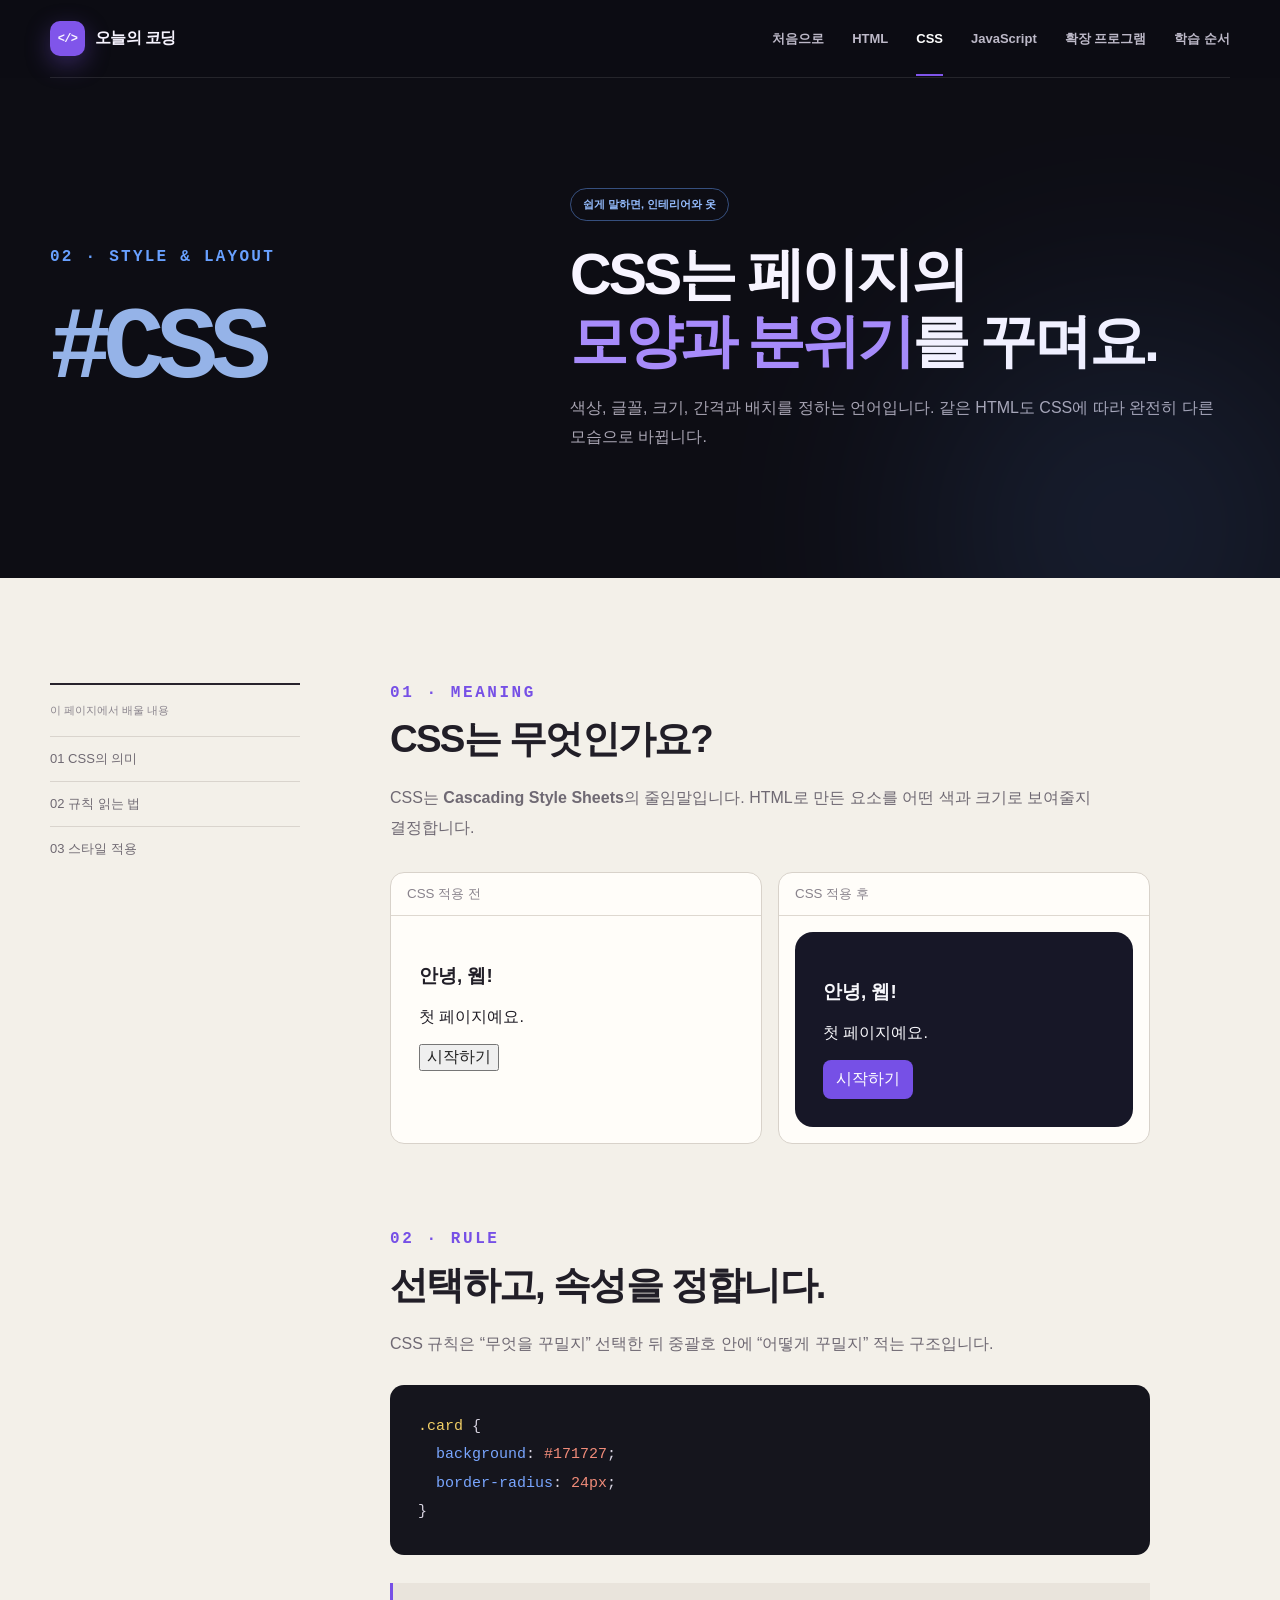
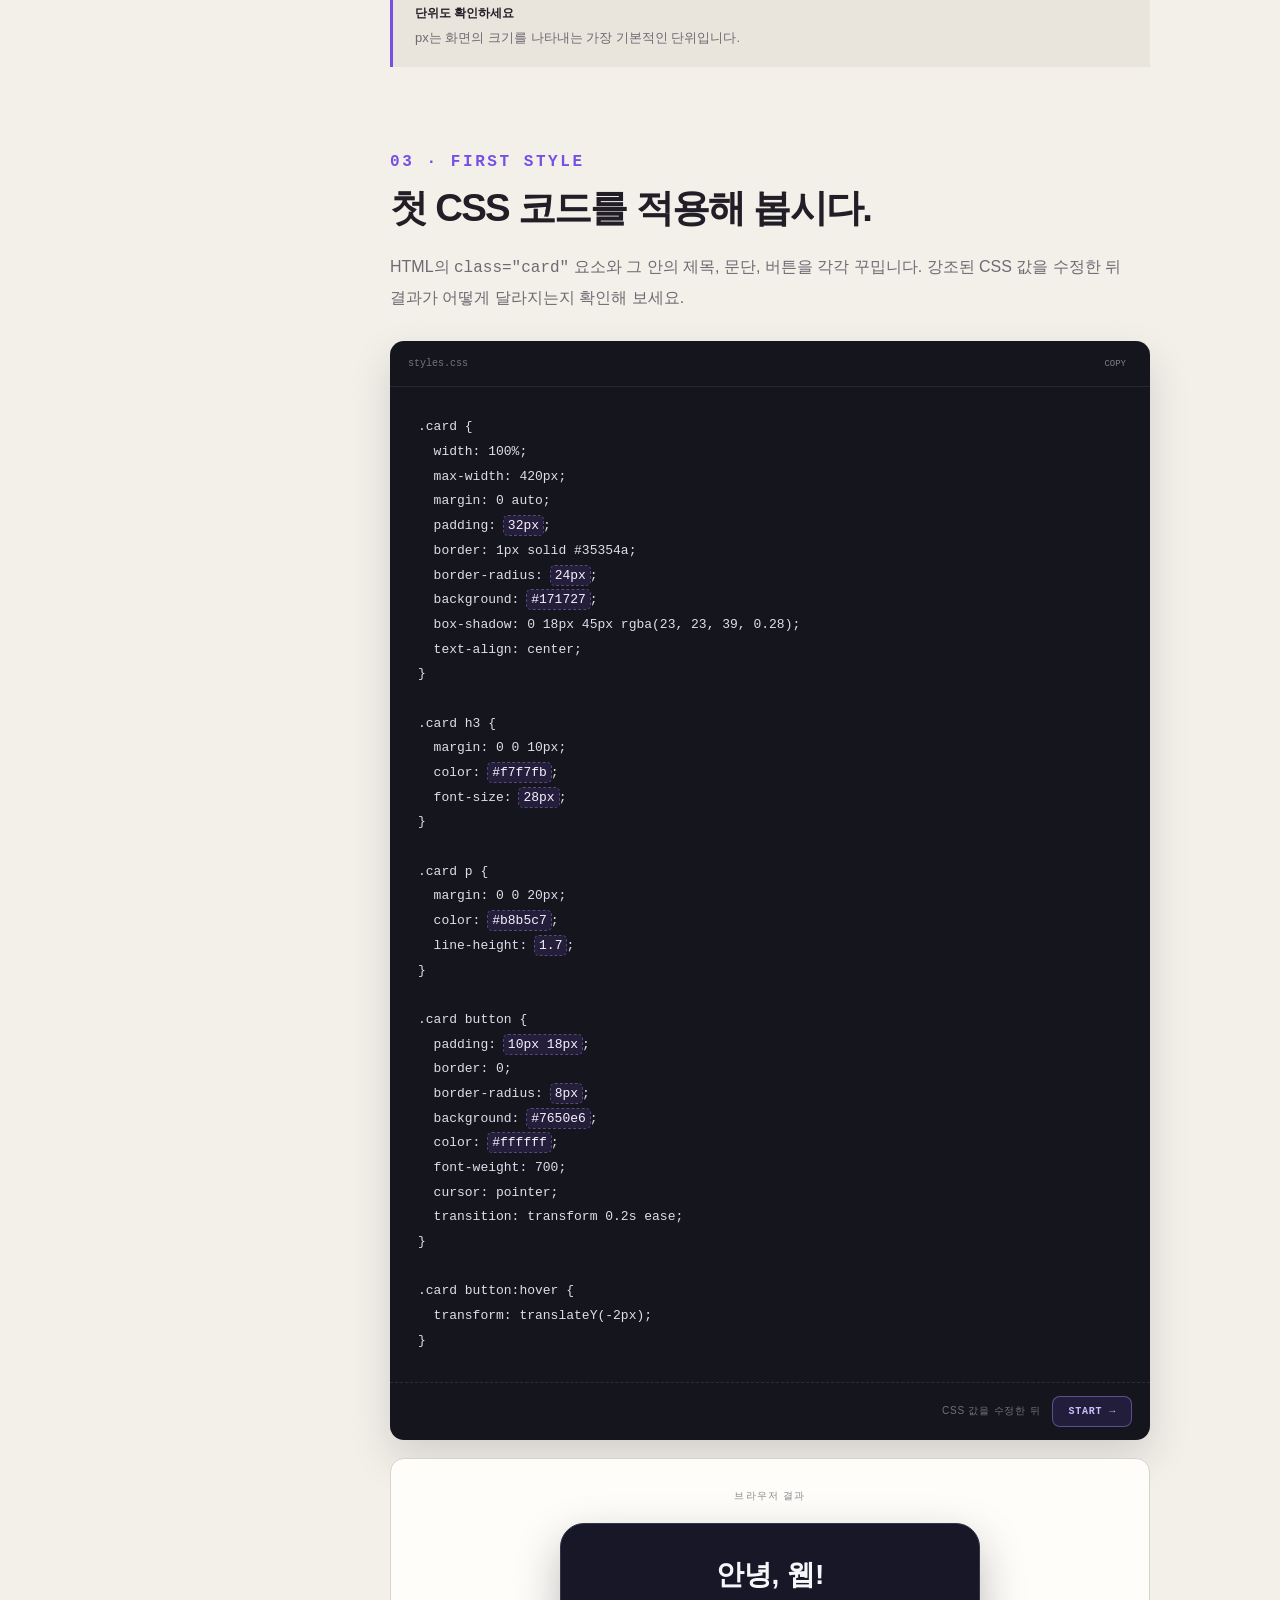
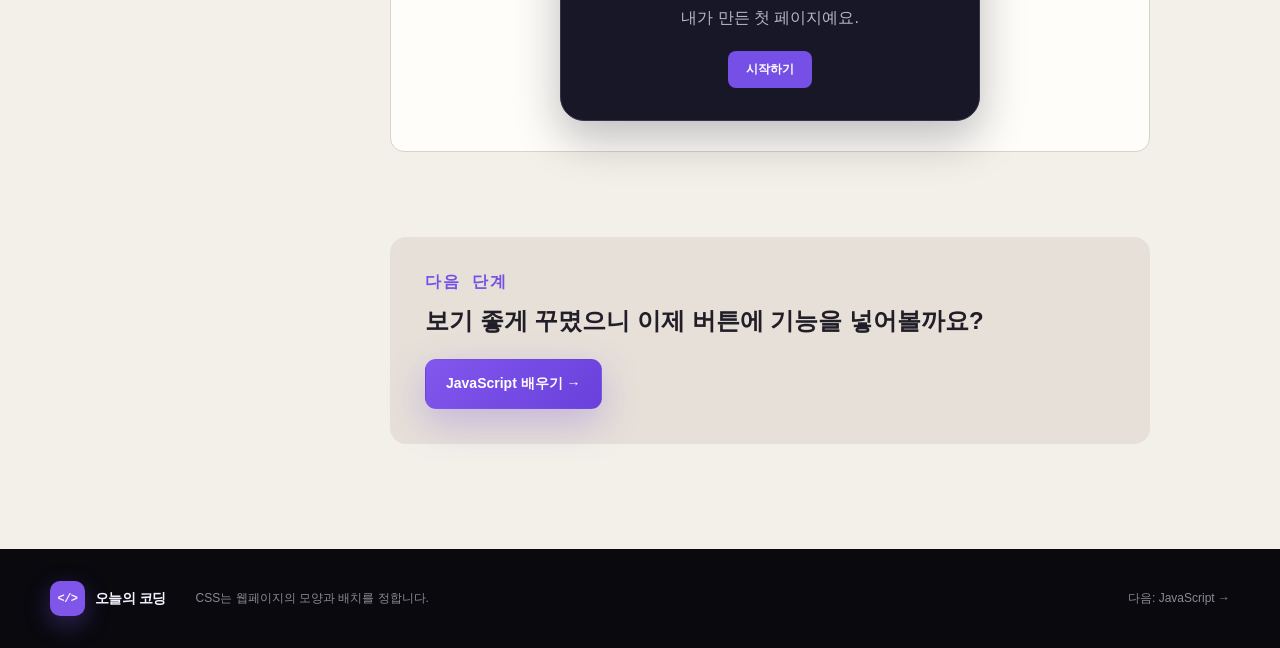
==== css.html @ 34035c54 "Add files via upload" ====
<!doctype html>
<html lang="ko">
<head>
  <meta charset="UTF-8">
  <meta name="viewport" content="width=device-width, initial-scale=1.0">
  <meta name="description" content="완전 초보자를 위한 CSS 기초 설명">
  <title>CSS 기초 | 코드한입</title>
  <link rel="stylesheet" href="styles.css">
</head>
<body data-page="css">
  <header class="site-header solid"><nav class="nav container" aria-label="주요 메뉴"><a class="brand" href="index.html"><span class="brand-mark">&lt;/&gt;</span><span>오늘의 코딩</span></a><button class="menu-button" type="button" aria-label="메뉴 열기" aria-expanded="false">메뉴</button><div class="nav-links"><a data-nav="home" href="index.html">처음으로</a><a data-nav="html" href="html.html">HTML</a><a data-nav="css" href="css.html">CSS</a><a data-nav="javascript" href="javascript.html">JavaScript</a><a data-nav="extensions" href="extensions.html">확장 프로그램</a><a data-nav="roadmap" href="roadmap.html">학습 순서</a></div></nav></header>

  <main>
    <section class="lesson-hero lesson-css">
      <div class="container lesson-hero-grid"><div><span class="lesson-index">02 · STYLE & LAYOUT</span><span class="big-symbol">#CSS</span></div><div><span class="analogy">쉽게 말하면, 인테리어와 옷</span><h1>CSS는 페이지의<br><span>모양과 분위기</span>를 꾸며요.</h1><p>색상, 글꼴, 크기, 간격과 배치를 정하는 언어입니다. 같은 HTML도 CSS에 따라 완전히 다른 모습으로 바뀝니다.</p></div></div>
    </section>

    <section class="section paper lesson-content">
      <div class="container content-grid">
        <aside class="side-index"><span>이 페이지에서 배울 내용</span><a href="#meaning">01 CSS의 의미</a><a href="#rule">02 규칙 읽는 법</a><a href="#example">03 스타일 적용</a></aside>
        <div class="article">
          <section id="meaning"><span class="kicker">01 · MEANING</span><h2>CSS는 무엇인가요?</h2><p>CSS는 <strong>Cascading Style Sheets</strong>의 줄임말입니다. HTML로 만든 요소를 어떤 색과 크기로 보여줄지 결정합니다.</p><div class="before-after"><div><small>CSS 적용 전</small><div class="plain-card"><h3>안녕, 웹!</h3><p>첫 페이지예요.</p><button>시작하기</button></div></div><div><small>CSS 적용 후</small><div class="styled-card"><h3>안녕, 웹!</h3><p>첫 페이지예요.</p><button>시작하기</button></div></div></div></section>

          <section id="rule"><span class="kicker">02 · RULE</span><h2>선택하고, 속성을 정합니다.</h2><p>CSS 규칙은 “무엇을 꾸밀지” 선택한 뒤 중괄호 안에 “어떻게 꾸밀지” 적는 구조입니다.</p><div class="css-rule"><span class="selector">.card</span> <span>{</span><br><span class="property">&nbsp;&nbsp;background</span>: <span class="value">#171727</span>;<br><span class="property">&nbsp;&nbsp;border-radius</span>: <span class="value">24px</span>;<br><span>}</span></div><div class="note"><b>단위도 확인하세요</b><p>px는 화면의 크기를 나타내는 가장 기본적인 단위입니다.</p></div></section>

          <section id="example">
            <span class="kicker">03 · FIRST STYLE</span>
            <h2>첫 CSS 코드를 적용해 봅시다.</h2>
            <p>HTML의 <code>class="card"</code> 요소와 그 안의 제목, 문단, 버튼을 각각 꾸밉니다. 강조된 CSS 값을 수정한 뒤 결과가 어떻게 달라지는지 확인해 보세요.</p>
            <div class="code-block">
              <div class="code-title">
                <span>styles.css</span>
                <button class="copy-code" type="button">COPY</button>
              </div>
              <pre><code>.card {
  width: 100%;
  max-width: 420px;
  margin: 0 auto;
  padding: <span class="editable-code" contenteditable="true" role="textbox" aria-label="카드 안쪽 여백 수정" data-css-target="cssPreview" data-css-property="padding" data-run="runCssExample" spellcheck="false">32px</span>;
  border: 1px solid #35354a;
  border-radius: <span class="editable-code" contenteditable="true" role="textbox" aria-label="카드 모서리 둥글기 수정" data-css-target="cssPreview" data-css-property="border-radius" data-run="runCssExample" spellcheck="false">24px</span>;
  background: <span class="editable-code" contenteditable="true" role="textbox" aria-label="카드 배경색 수정" data-css-target="cssPreview" data-css-property="background" data-run="runCssExample" spellcheck="false">#171727</span>;
  box-shadow: 0 18px 45px rgba(23, 23, 39, 0.28);
  text-align: center;
}

.card h3 {
  margin: 0 0 10px;
  color: <span class="editable-code" contenteditable="true" role="textbox" aria-label="제목 글자색 수정" data-css-target="cssPreviewTitle" data-css-property="color" data-run="runCssExample" spellcheck="false">#f7f7fb</span>;
  font-size: <span class="editable-code" contenteditable="true" role="textbox" aria-label="제목 글자 크기 수정" data-css-target="cssPreviewTitle" data-css-property="font-size" data-run="runCssExample" spellcheck="false">28px</span>;
}

.card p {
  margin: 0 0 20px;
  color: <span class="editable-code" contenteditable="true" role="textbox" aria-label="문단 글자색 수정" data-css-target="cssPreviewText" data-css-property="color" data-run="runCssExample" spellcheck="false">#b8b5c7</span>;
  line-height: <span class="editable-code" contenteditable="true" role="textbox" aria-label="문단 줄 간격 수정" data-css-target="cssPreviewText" data-css-property="line-height" data-run="runCssExample" spellcheck="false">1.7</span>;
}

.card button {
  padding: <span class="editable-code" contenteditable="true" role="textbox" aria-label="버튼 안쪽 여백 수정" data-css-target="cssPreviewButton" data-css-property="padding" data-run="runCssExample" spellcheck="false">10px 18px</span>;
  border: 0;
  border-radius: <span class="editable-code" contenteditable="true" role="textbox" aria-label="버튼 모서리 둥글기 수정" data-css-target="cssPreviewButton" data-css-property="border-radius" data-run="runCssExample" spellcheck="false">8px</span>;
  background: <span class="editable-code" contenteditable="true" role="textbox" aria-label="버튼 배경색 수정" data-css-target="cssPreviewButton" data-css-property="background" data-run="runCssExample" spellcheck="false">#7650e6</span>;
  color: <span class="editable-code" contenteditable="true" role="textbox" aria-label="버튼 글자색 수정" data-css-target="cssPreviewButton" data-css-property="color" data-run="runCssExample" spellcheck="false">#ffffff</span>;
  font-weight: 700;
  cursor: pointer;
  transition: transform 0.2s ease;
}

.card button:hover {
  transform: translateY(-2px);
}</code></pre>
              <div class="code-run-bar">
                <span>CSS 값을 수정한 뒤</span>
                <button id="runCssExample" type="button">START →</button>
              </div>
            </div>
            <div class="result-example example-output">
              <small>브라우저 결과</small>
              <div class="css-live-preview" id="cssPreview">
                <h3 id="cssPreviewTitle">안녕, 웹!</h3>
                <p id="cssPreviewText">내가 만든 첫 페이지예요.</p>
                <button id="cssPreviewButton" type="button">시작하기</button>
              </div>
            </div>
          </section>
          <div class="next-lesson"><span>다음 단계</span><h3>보기 좋게 꾸몄으니 이제 버튼에 기능을 넣어볼까요?</h3><a class="button primary" href="javascript.html">JavaScript 배우기 →</a></div>
        </div>
      </div>
    </section>
  </main>

  <footer class="footer"><div class="container footer-row"><a class="brand" href="index.html"><span class="brand-mark">&lt;/&gt;</span><span>오늘의 코딩</span></a><p>CSS는 웹페이지의 모양과 배치를 정합니다.</p><a href="javascript.html">다음: JavaScript →</a></div></footer>
  <script src="script.js"></script>
</body>
</html>
---- styles.css ----
:root {
  --bg: #0b0b11;
  --surface: #15151f;
  --paper: #f3f0e9;
  --paper-2: #e9e4dc;
  --ink: #f7f4ff;
  --text: #211e27;
  --muted: #aaa6b4;
  --purple: #8055ea;
  --blue: #68a0ff;
  --coral: #ff8b6a;
  --yellow: #f6d463;
  --line: rgba(255,255,255,.1);
  --max: 1180px;
}

* { box-sizing: border-box; }
html { scroll-behavior: smooth; }
body { margin: 0; background: var(--bg); color: var(--ink); font-family: Arial, "Malgun Gothic", "Noto Sans KR", sans-serif; word-break: keep-all; }
a { color: inherit; text-decoration: none; }
button { color: inherit; font: inherit; }
.container { width: min(var(--max), calc(100% - 56px)); margin: 0 auto; }

.site-header { position: absolute; z-index: 20; width: 100%; }
.site-header.solid { position: relative; background: #0c0c13; }
.nav { height: 78px; display: flex; align-items: center; justify-content: space-between; border-bottom: 1px solid var(--line); }
.brand { display: inline-flex; align-items: center; gap: 10px; font-weight: 800; letter-spacing: -.04em; }
.brand-mark { width: 35px; height: 35px; display: grid; place-items: center; border-radius: 10px; background: var(--purple); font: 800 12px monospace; box-shadow: 0 8px 24px rgba(128,85,234,.35); }
.nav-links { display: flex; align-items: center; gap: 28px; color: #bdb9c8; font-size: 13px; font-weight: 700; }
.nav-links a { position: relative; padding: 29px 0; }
.nav-links a:hover, .nav-links a.active { color: #fff; }
.nav-links a.active::after { content: ""; position: absolute; right: 0; bottom: -1px; left: 0; height: 2px; background: var(--purple); }
.menu-button { display: none; border: 1px solid var(--line); border-radius: 8px; background: transparent; padding: 8px 11px; font-size: 12px; cursor: pointer; }

.hero { min-height: 780px; position: relative; overflow: hidden; display: flex; align-items: center; padding: 150px 0 90px; background: radial-gradient(circle at 70% 40%, rgba(91,53,159,.25), transparent 32%), #0c0c13; }
.hero::before { content: ""; position: absolute; inset: 0; opacity: .12; background-image: linear-gradient(rgba(255,255,255,.08) 1px, transparent 1px), linear-gradient(90deg,rgba(255,255,255,.08) 1px,transparent 1px); background-size: 54px 54px; mask-image: linear-gradient(to right,#000,transparent 75%); }
.hero-grid { position: relative; z-index: 1; display: grid; grid-template-columns: 1.05fr .95fr; gap: 76px; align-items: center; }
.eyebrow { color: #d0c2ff; font-size: 14px; font-weight: 700; }
.eyebrow::before { content: ""; display: inline-block; width: 7px; height: 7px; margin-right: 8px; border-radius: 50%; background: #9d75ff; box-shadow: 0 0 18px #9d75ff; }
h1 { margin: 24px 0; font-size: clamp(42px,4.6vw,68px); line-height: 1.15; letter-spacing: -.055em; }
.hero h1 span, .lesson-hero h1 span, .roadmap-title h1 span { color: #a78bfa; }
.hero-copy > p { max-width: 610px; color: var(--muted); font-size: 18px; line-height: 1.8; }
.button-row { display: flex; gap: 14px; margin-top: 34px; }
.button { display: inline-flex; align-items: center; justify-content: center; gap: 16px; padding: 15px 20px; border: 1px solid transparent; border-radius: 11px; font-size: 14px; font-weight: 800; transition: .2s ease; cursor: pointer; }
.button.primary { background: linear-gradient(135deg,#8157ed,#6940db); color: #fff; box-shadow: 0 14px 38px rgba(109,63,224,.27); }
.button.primary:hover { transform: translateY(-2px); box-shadow: 0 18px 44px rgba(109,63,224,.4); }
.button.ghost { border-color: var(--line); color: #d6d2df; }
.button.ghost:hover { border-color: #7650e6; background: rgba(118,80,230,.1); }
.trust-row { display: flex; gap: 18px; margin-top: 30px; color: #817e8a; font-size: 12px; }

.browser-card { overflow: hidden; border: 1px solid rgba(255,255,255,.13); border-radius: 20px; background: rgba(17,17,26,.95); box-shadow: 0 34px 100px rgba(0,0,0,.48),0 0 0 8px rgba(255,255,255,.018); transform: none; }
.window-bar { height: 48px; display: flex; align-items: center; gap: 14px; padding: 0 16px; background: #1b1b25; border-bottom: 1px solid var(--line); color: #74717e; font-size: 11px; }
.window-bar > span { flex: 1; text-align: center; }
.window-dots { display: flex; gap: 6px; }
.window-dots i { width: 8px; height: 8px; border-radius: 50%; background: #ec6a5f; }
.window-dots i:nth-child(2) { background: #e5bd4e; }
.window-dots i:nth-child(3) { background: #61c454; }
.mini-code { margin: 0; padding: 28px 30px 24px; color: #d5d1e0; font: 12px/1.9 Consolas,monospace; }
.mini-code .code-tag { color: #f08b79; }
.mini-code .button-tag { color: #79a6ff; }
.editable-code { display: inline; min-width: 2ch; padding: 2px 4px; border-radius: 4px; color: #f5f1ff; background: rgba(128,85,234,.14); outline: 1px dashed rgba(167,139,250,.45); cursor: text; }
.editable-code:hover, .editable-code:focus { background: rgba(128,85,234,.26); outline-color: #a78bfa; }
.editable-code.invalid { color: #ffb2a0; background: rgba(215,75,47,.2); outline-color: #ff8b6a; }
.arrow-label { min-height: 56px; display: flex; align-items: center; justify-content: center; gap: 12px; border-top: 1px dashed var(--line); color: #746f80; font-size: 10px; letter-spacing: .1em; }
.arrow-label button { padding: 8px 14px; border: 1px solid rgba(167,139,250,.45); border-radius: 8px; background: rgba(118,80,230,.15); color: #cdbfff; font: 800 10px Consolas,monospace; letter-spacing: .08em; cursor: pointer; transition: .2s ease; }
.arrow-label button:hover, .arrow-label button:focus-visible { border-color: #a78bfa; background: #7650e6; color: #fff; }
.result-card { min-height: 225px; margin: 0 18px 18px; padding: 28px; display: flex; flex-direction: column; align-items: center; justify-content: center; border-radius: 12px; background: linear-gradient(145deg,#f7f5ff,#e7e3f7); color: #1c1927; text-align: center; }
.result-card.updated { animation: preview-update .45s ease; }
.result-card small { align-self: flex-start; margin-bottom: auto; color: #777184; }
.result-card h2 { margin: 10px 0 6px; font-size: 30px; }
.result-card p { margin: 0 0 18px; color: #746f7f; font-size: 13px; }
.result-card button, .result-example button { padding: 10px 17px; border: 0; border-radius: 8px; background: #7650e6; color: #fff; font-size: 12px; font-weight: 700; cursor: pointer; }
@keyframes preview-update { 0% { transform: scale(.985); box-shadow: 0 0 0 rgba(118,80,230,0); } 55% { box-shadow: 0 0 0 5px rgba(118,80,230,.18); } 100% { transform: scale(1); box-shadow: 0 0 0 rgba(118,80,230,0); } }

.role-strip { min-height: 106px; background: var(--paper); color: var(--text); border-bottom: 1px solid #ded9cf; }
.role-row { min-height: 106px; display: flex; align-items: center; justify-content: center; gap: 16px; }
.role-row p { margin-right: 20px; color: #69646d; font-size: 13px; }
.role-row a { display: flex; align-items: center; gap: 8px; font-size: 13px; }
.role-row i { color: #aaa4ad; font-style: normal; }
.role-row strong { color: #6e44d7; font-size: 14px; }
.tag { padding: 6px 9px; border-radius: 6px; font: 800 11px monospace; }
.tag-html { background: #ffd7ca; color: #9a351a; }
.tag-css { background: #cfe0ff; color: #234c9a; }
.tag-js { background: #fff1af; color: #735c00; }

.section { padding: 105px 0; }
.paper { background: var(--paper); color: var(--text); }
.section-heading { max-width: 720px; margin-bottom: 50px; }
.kicker { color: #7650e6; font: 800 16px Consolas,monospace; letter-spacing: .16em; }
.section-heading h2, .cta-grid h2, .finish-grid h2 { margin: 14px 0; font-size: clamp(34px,4vw,52px); line-height: 1.2; letter-spacing: -.05em; }
.section-heading p { color: #77717b; line-height: 1.7; }
.language-cards { display: grid; grid-template-columns: repeat(3,1fr); gap: 18px; }
.language-card { position: relative; min-height: 330px; padding: 34px; border: 1px solid #d9d4cd; border-radius: 18px; background: #fffdf9; transition: .2s ease; }
.language-card:hover { transform: translateY(-6px); box-shadow: 0 18px 45px rgba(36,29,52,.12); }
.language-card::before { content: ""; position: absolute; inset: 0 0 auto; height: 4px; border-radius: 18px 18px 0 0; background: var(--card-color); }
.html-card { --card-color: var(--coral); }
.css-card { --card-color: var(--blue); }
.js-card { --card-color: var(--yellow); }
.card-number { float: right; color: #aaa4ad; font: 700 16px monospace; }
.language-icon { width: 52px; height: 52px; display: grid; place-items: center; border-radius: 14px; background: color-mix(in srgb,var(--card-color) 18%,white); color: color-mix(in srgb,var(--card-color) 78%,black); font: 800 15px monospace; }
.language-card h3 { margin: 30px 0 10px; font-size: 28px; }
.language-card p { min-height: 82px; color: #77717b; font-size: 14px; line-height: 1.8; }
.language-card > b { color: color-mix(in srgb,var(--card-color) 75%,black); font-size: 13px; }
.dark-cta { background: #0d0d14; }
.cta-grid, .finish-grid { display: grid; grid-template-columns: 1fr 1fr; gap: 100px; align-items: center; }
.cta-grid p, .finish-grid p { color: #8e8998; line-height: 1.8; }
.cta-grid .button, .finish-grid .button { margin-top: 18px; }

.lesson-hero { min-height: 500px; display: flex; align-items: center; position: relative; overflow: hidden; background: #0d0d14; }
.lesson-hero::after { content: ""; position: absolute; width: 420px; height: 420px; right: -60px; bottom: -160px; border-radius: 50%; background: var(--lesson-color); filter: blur(120px); opacity: .12; }
.lesson-html { --lesson-color: var(--coral); }
.lesson-css { --lesson-color: var(--blue); }
.lesson-js { --lesson-color: var(--yellow); }
.lesson-tools { --lesson-color: #a78bfa; }
.lesson-hero-grid { display: grid; grid-template-columns: .8fr 1.2fr; gap: 80px; align-items: center; }
.lesson-index { display: block; margin-bottom: 26px; color: var(--lesson-color); font: 800 16px Consolas,monospace; letter-spacing: .14em; }
.big-symbol { display: block; color: color-mix(in srgb,var(--lesson-color) 60%,white); font: 800 clamp(60px,8vw,115px) Consolas,monospace; letter-spacing: -.08em; opacity: .9; }
.analogy { display: inline-block; padding: 8px 12px; border: 1px solid color-mix(in srgb,var(--lesson-color) 45%,transparent); border-radius: 999px; color: color-mix(in srgb,var(--lesson-color) 70%,white); font-size: 11px; font-weight: 800; }
.lesson-hero h1 { margin: 20px 0; font-size: clamp(38px,4.5vw,60px); }
.lesson-hero p { max-width: 650px; color: #aaa6b4; line-height: 1.8; }

.content-grid { display: grid; grid-template-columns: 250px 1fr; gap: 90px; }
.side-index { position: sticky; top: 30px; align-self: start; display: flex; flex-direction: column; border-top: 2px solid #27232c; }
.side-index span { padding: 18px 0; color: #8b858e; font-size: 11px; }
.side-index a { padding: 13px 0; border-top: 1px solid #d9d4cd; color: #6f6972; font-size: 13px; }
.side-index a:hover { color: #7045da; }
.article { max-width: 760px; }
.article > section { padding-bottom: 85px; scroll-margin-top: 35px; }
.article h2 { margin: 12px 0 18px; font-size: clamp(30px,3vw,42px); letter-spacing: -.045em; }
.article > section > p { color: #6f6973; font-size: 16px; line-height: 1.9; }
.article code { font-family: Consolas,monospace; }
.note { margin-top: 28px; padding: 20px 22px; border-left: 3px solid #7650e6; background: #e9e4dc; }
.note b { font-size: 12px; }
.note p { margin: 7px 0 0; color: #6f6973; font-size: 13px; }
.concept-diagram { display: grid; grid-template-columns: auto 1fr auto; align-items: center; margin-top: 30px; border: 1px solid #d5d0c8; border-radius: 12px; background: #fffdf9; font: 800 20px Consolas,monospace; text-align: center; }
.concept-diagram span { padding: 28px 20px; }
.code-token { color: #d65d42; background: #fff0eb; }
.content-token { color: #25212a; }
.term-row { display: grid; grid-template-columns: repeat(3,1fr); color: #918a93; font-size: 10px; text-align: center; }
.document-code-panel { overflow: hidden; margin-top: 28px; border-radius: 14px; background: #15151d; color: #e1ddec; box-shadow: 0 18px 40px rgba(35,29,48,.15); }
.document-code-lines { margin: 0; padding: 24px 28px 24px 58px; overflow-x: auto; color: #777380; font: 12px/1.9 Consolas,monospace; }
.document-code-lines li { min-width: max-content; padding-left: 10px; }
.document-code-lines li::marker { color: #80768b; }
.document-code-lines code { color: #e1ddec; white-space: pre; }
.document-line-guide { display: grid; grid-template-columns: repeat(2,minmax(0,1fr)); gap: 12px; margin-top: 18px; }
.document-line-guide article { display: grid; grid-template-columns: 36px 1fr; gap: 13px; padding: 18px; border: 1px solid #d8d2ca; border-radius: 12px; background: #fffdf9; }
.document-line-guide article > span { display: grid; place-items: center; width: 36px; height: 36px; border-radius: 9px; background: #eee7fa; color: #7045da; font: 800 11px Consolas,monospace; }
.document-line-guide code { color: #d45e45; font: 800 11px Consolas,monospace; }
.document-line-guide p { margin: 8px 0 0; color: #746d77; font-size: 12px; line-height: 1.65; }
.document-line-guide p code { color: #7045da; font-size: 11px; }
.tag-guide-grid { display: grid; grid-template-columns: repeat(2,1fr); gap: 16px; margin-top: 30px; }
.tag-guide-card { overflow: hidden; border: 1px solid #d8d2ca; border-radius: 16px; background: #fffdf9; }
.tag-guide-heading { display: grid; grid-template-columns: 42px 1fr; gap: 15px; align-items: center; padding: 22px; border-bottom: 1px solid #e0dad2; background: #f7f3ec; }
.tag-guide-heading > span { display: grid; place-items: center; width: 42px; height: 42px; border-radius: 12px; background: #eee7fa; color: #7045da; font: 800 12px Consolas,monospace; }
.tag-guide-heading small { color: #857b90; font: 800 10px Consolas,monospace; letter-spacing: .1em; }
.tag-guide-heading h3 { margin: 4px 0 0; font-size: 18px; }
.tag-reference-list { margin: 0; padding: 8px 22px 18px; }
.tag-reference-list > div { display: grid; grid-template-columns: 165px 1fr; gap: 12px; padding: 14px 0; border-bottom: 1px solid #ece6de; }
.tag-reference-list > div:last-child { border-bottom: 0; }
.tag-reference-list dt, .tag-reference-list dd { margin: 0; }
.tag-reference-list dt code { color: #d45e45; font-size: 12px; font-weight: 800; }
.tag-reference-button { display: inline-flex; max-width: 100%; padding: 7px 9px; border: 1px solid transparent; border-radius: 8px; background: transparent; text-align: left; cursor: help; transition: background .18s ease, border-color .18s ease, transform .18s ease; }
.tag-reference-button:hover, .tag-reference-button:focus-visible { border-color: #c9b7ef; outline: 0; background: #f2ecff; transform: translateY(-1px); }
.tag-reference-list dd { color: #746d77; font-size: 12px; line-height: 1.65; }
.tag-reference-list dd code { color: #7045da; font-size: 11px; }
.void-note { display: inline-block; margin-top: 6px; padding: 3px 7px; border-radius: 999px; background: #eee7fa; color: #7045da; font-size: 10px; font-weight: 800; white-space: nowrap; }
.tag-usage-tooltip { position: fixed; z-index: 1000; width: min(370px, calc(100vw - 24px)); padding: 20px; border: 1px solid rgba(255,255,255,.12); border-radius: 14px; background: #17151f; color: #f4f0f8; box-shadow: 0 20px 55px rgba(24,19,35,.32); }
.tag-usage-tooltip[hidden] { display: none; }
.tag-tooltip-label { color: #b99af5; font: 800 10px Consolas,monospace; letter-spacing: .12em; }
.tag-usage-tooltip h3 { margin: 7px 0 8px; color: #fff; font-size: 17px; }
.tag-usage-tooltip p { margin: 0; color: #c7c0ce; font-size: 12px; line-height: 1.7; }
.tag-usage-tooltip pre { overflow-x: auto; margin: 14px 0 0; padding: 14px; border: 1px solid rgba(255,255,255,.08); border-radius: 9px; background: #0d0c12; }
.tag-usage-tooltip pre code { color: #e6dafa; font: 12px/1.65 Consolas,monospace; white-space: pre; }
.common-tag-example { display: grid; grid-template-columns: .8fr 1.2fr; gap: 25px; align-items: center; margin-top: 20px; padding: 28px; border-radius: 16px; background: #e7e1d9; }
.common-tag-example > div > span { color: #7045da; font: 800 12px Consolas,monospace; letter-spacing: .1em; }
.common-tag-example h3 { margin: 12px 0 8px; font-size: 21px; }
.common-tag-example p { margin: 0; color: #756e78; font-size: 13px; line-height: 1.7; }
.common-tag-example pre { margin: 0; padding: 22px; overflow-x: auto; border-radius: 12px; background: #15151d; color: #ddd9e6; font: 11px/1.8 Consolas,monospace; }
.code-block { overflow: hidden; margin-top: 28px; border-radius: 14px; background: #15151d; color: #e1ddec; box-shadow: 0 18px 40px rgba(35,29,48,.15); }
.code-title { height: 46px; display: flex; align-items: center; justify-content: space-between; padding: 0 18px; border-bottom: 1px solid rgba(255,255,255,.08); color: #777380; font: 10px Consolas,monospace; }
.copy-code { border: 0; background: transparent; color: #827d8c; font: 9px Consolas,monospace; cursor: pointer; }
.code-block pre { margin: 0; padding: 28px; overflow-x: auto; font: 13px/1.9 Consolas,monospace; }
.code-run-bar { min-height: 58px; display: flex; align-items: center; justify-content: flex-end; gap: 12px; padding: 10px 18px; border-top: 1px dashed rgba(255,255,255,.1); color: #746f80; font-size: 10px; letter-spacing: .08em; }
.code-run-bar button { padding: 9px 15px; border: 1px solid rgba(167,139,250,.45); border-radius: 8px; background: rgba(118,80,230,.15); color: #cdbfff; font: 800 10px Consolas,monospace; letter-spacing: .08em; cursor: pointer; transition: .2s ease; }
.code-run-bar button:hover, .code-run-bar button:focus-visible { border-color: #a78bfa; background: #7650e6; color: #fff; }
.result-example, .interactive-test { margin-top: 18px; padding: 30px; border: 1px solid #d8d2ca; border-radius: 14px; background: #fffdf9; text-align: center; }
.example-output.updated { animation: preview-update .45s ease; }
.result-example small, .interactive-test small { display: block; color: #8d8790; font-size: 10px; text-transform: uppercase; letter-spacing: .12em; }
.result-example h3, .interactive-test h3 { margin: 20px 0 8px; font-size: 26px; }
.result-example p { color: #7d7680; }
.html-preview-page { width: min(100%,500px); margin: 20px auto 0; overflow: hidden; border: 1px solid #d9d3e2; border-radius: 14px; background: #fff; text-align: left; box-shadow: 0 14px 36px rgba(37,29,54,.08); }
.html-preview-page header { padding: 25px; background: #eee8ff; }
.html-preview-page header h3 { margin: 0 0 7px; color: #2b2534; font-size: 24px; }
.html-preview-page header p { margin: 0; color: #766e80; }
.html-preview-page main { padding: 25px; }
.html-preview-page main h4 { margin: 0 0 12px; font-size: 18px; }
.html-preview-page main ul { margin: 0 0 20px; padding-left: 20px; color: #68616f; line-height: 1.8; }
.html-preview-page main button { border: 0; border-radius: 8px; background: #7650e6; color: #fff; padding: 10px 15px; font-weight: 800; }
.html-preview-page footer { padding: 14px 25px; background: #17151f; }
.html-preview-page footer p { margin: 0; color: #aba5b4; font-size: 11px; }
.challenge-examples { margin-top: 28px; padding: 23px; border-radius: 14px; background: #e8e1f5; }
.challenge-examples > span { color: #7045da; font: 800 12px Consolas,monospace; letter-spacing: .1em; }
.challenge-examples ol { margin: 17px 0 0; padding-left: 25px; }
.challenge-examples li { padding: 6px 0; color: #615a67; }
.challenge-examples code { color: #2f2937; font-size: 12px; }
.challenge-examples small { display: block; margin-top: 4px; color: #80758d; font-size: 11px; }
.challenge-editor { overflow: hidden; margin-top: 18px; border-radius: 14px; background: #15151d; box-shadow: 0 18px 40px rgba(35,29,48,.15); }
.challenge-editor textarea { display: block; width: 100%; min-height: 170px; resize: vertical; padding: 25px 28px; border: 0; outline: 0; background: #15151d; color: #e1ddec; font: 13px/1.9 Consolas,monospace; tab-size: 2; }
.challenge-editor textarea:focus { box-shadow: inset 0 0 0 2px rgba(167,139,250,.45); }
.challenge-actions { min-height: 58px; display: flex; align-items: center; justify-content: flex-end; gap: 12px; padding: 10px 18px; border-top: 1px dashed rgba(255,255,255,.1); color: #746f80; font-size: 10px; letter-spacing: .08em; }
.challenge-actions button { padding: 9px 15px; border: 1px solid rgba(167,139,250,.45); border-radius: 8px; background: rgba(118,80,230,.15); color: #cdbfff; font: 800 10px Consolas,monospace; letter-spacing: .08em; cursor: pointer; }
.challenge-actions button:hover, .challenge-actions button:focus-visible { border-color: #a78bfa; background: #7650e6; color: #fff; }
.challenge-status { margin-top: 14px; padding: 15px 18px; border: 1px solid #d7d1c9; border-radius: 11px; color: #706a73; background: #f8f4ed; font-size: 13px; line-height: 1.7; }
.challenge-status.success { border-color: #70b993; color: #286246; background: #e7f5ec; }
.challenge-status.error { border-color: #e39a86; color: #8e3e2e; background: #fff0eb; }
.challenge-status ul { margin: 8px 0 0; padding-left: 19px; }
.challenge-output { margin-top: 18px; padding: 35px; border: 1px solid #cfc1f1; border-radius: 16px; background: linear-gradient(145deg,#fbf9ff,#ece6fb); text-align: center; animation: preview-update .45s ease; }
.challenge-success-label { color: #7045da; font: 800 12px Consolas,monospace; letter-spacing: .12em; }
.challenge-output iframe { display: block; width: 100%; min-height: 270px; margin-top: 18px; border: 1px solid #d8d2ca; border-radius: 10px; background: #fff; }
.before-after { display: grid; grid-template-columns: 1fr 1fr; gap: 16px; margin-top: 28px; }
.before-after > div { border: 1px solid #d8d2ca; border-radius: 14px; background: #fffdf9; overflow: hidden; }
.before-after small { display: block; padding: 12px 16px; border-bottom: 1px solid #ded8d0; color: #89838c; }
.plain-card, .styled-card { min-height: 220px; padding: 28px; }
.plain-card button { color: #222; }
.styled-card { margin: 16px; min-height: 188px; border-radius: 18px; background: #171727; color: #f7f7fb; }
.styled-card button { border: 0; border-radius: 8px; background: #7650e6; color: #fff; padding: 9px 13px; }
.css-live-preview { width: min(100%,420px); margin: 20px auto 0; padding: 32px; border: 1px solid #35354a; border-radius: 24px; background: #171727; color: #f7f7fb; box-shadow: 0 18px 45px rgba(23,23,39,.28); text-align: center; transition: .25s ease; }
.css-live-preview h3 { margin: 0 0 10px; color: #f7f7fb; font-size: 28px; }
.css-live-preview p { margin: 0 0 20px; color: #b8b5c7; line-height: 1.7; }
.css-live-preview button { padding: 10px 18px; border: 0; border-radius: 8px; background: #7650e6; color: #fff; font-weight: 700; cursor: pointer; transition: transform .2s ease; }
.css-live-preview button:hover { transform: translateY(-2px); }
.css-rule { margin-top: 25px; padding: 28px; border-radius: 14px; background: #15151d; color: #d7d3e0; font: 15px/1.9 Consolas,monospace; }
.selector { color: #f2cf66; }
.property { color: #79a6ff; }
.value { color: #f08b79; }
.flow-cards { display: grid; grid-template-columns: 1fr auto 1fr auto 1fr; align-items: center; gap: 12px; margin-top: 28px; }
.flow-cards > div { min-height: 180px; padding: 24px; border: 1px solid #d8d2ca; border-radius: 14px; background: #fffdf9; }
.flow-cards > div span { color: #7650e6; font: 800 10px Consolas,monospace; }
.flow-cards b { display: block; margin: 24px 0 8px; }
.flow-cards p { color: #817a84; font-size: 12px; line-height: 1.6; }
.flow-cards > i { color: #aaa3ad; font-style: normal; }
.interactive-test .button { margin-top: 16px; }
.next-lesson { padding: 35px; border-radius: 16px; background: #e6e0d8; }
.next-lesson > span { color: #7650e6; font: 800 16px Consolas,monospace; letter-spacing: .12em; }
.next-lesson h3 { margin: 12px 0 22px; font-size: 24px; }

.roadmap-hero { min-height: 510px; display: flex; align-items: center; background: radial-gradient(circle at 70% 40%,rgba(91,53,159,.23),transparent 35%),#0d0d14; }
.roadmap-title { max-width: 920px; text-align: center; }
.roadmap-title p { max-width: 690px; margin: 0 auto; color: #aaa6b4; font-size: 17px; line-height: 1.8; }
.roadmap-layout { display: grid; grid-template-columns: 330px 1fr; gap: 80px; }
.goal-card { position: sticky; top: 30px; align-self: start; padding: 30px; border-radius: 16px; background: #17151f; color: #f7f4ff; }
.goal-card > span { color: #9c7afb; font: 800 16px Consolas,monospace; letter-spacing: .12em; }
.goal-card h2 { margin: 18px 0; font-size: 32px; }
.goal-card p { color: #9e99a8; font-size: 13px; line-height: 1.8; }
.goal-card ul { margin: 25px 0 0; padding: 18px 0 0; border-top: 1px solid rgba(255,255,255,.1); list-style: none; color: #aaa5b3; font-size: 12px; }
.goal-card li { padding: 7px 0; }
.week-list { margin: 0; padding: 0; list-style: none; }
.week-list li { display: grid; grid-template-columns: 100px 1fr; gap: 25px; padding: 0 0 55px; }
.day { padding-top: 7px; color: #7650e6; font: 800 16px Consolas,monospace; letter-spacing: .1em; }
.week-list h2 { margin: 0 0 12px; font-size: 28px; }
.week-list p { color: #746e78; line-height: 1.8; }
.day-result { margin-top: 18px; padding: 13px 16px; border-left: 3px solid #7650e6; background: #e6e0d8; color: #5f5863; font-size: 12px; }
.inline-link { display: inline-block; margin-top: 6px; color: #7045da; font-size: 13px; font-weight: 800; }
.inline-link:hover { text-decoration: underline; }
.builtin-grid { display: grid; grid-template-columns: repeat(2,1fr); gap: 14px; margin-top: 28px; }
.builtin-grid > div { min-height: 145px; padding: 22px; border: 1px solid #d8d2ca; border-radius: 14px; background: #fffdf9; }
.builtin-grid span { display: grid; place-items: center; width: 38px; height: 38px; margin-bottom: 20px; border-radius: 10px; background: #eee8ff; color: #7045da; font: 800 13px Consolas,monospace; }
.builtin-grid b { display: block; margin-bottom: 7px; font-size: 15px; }
.builtin-grid p { margin: 0; color: #7a737d; font-size: 12px; line-height: 1.6; }
.source-link { display: inline-block; margin-top: 18px; color: #7045da; font-size: 12px; font-weight: 800; }
.source-link:hover { text-decoration: underline; }
.extension-card { margin-top: 20px; padding: 28px; border: 1px solid #d8d2ca; border-radius: 16px; background: #fffdf9; }
.extension-card + .extension-card { margin-top: 16px; }
.extension-top { display: grid; grid-template-columns: 58px 1fr; gap: 18px; align-items: center; margin-bottom: 20px; }
.extension-logo { display: grid; place-items: center; width: 58px; height: 58px; border-radius: 15px; color: #fff; background: #7650e6; font: 800 13px Consolas,monospace; box-shadow: 0 10px 26px rgba(112,69,218,.22); }
.prettier-card .extension-logo { background: linear-gradient(135deg,#f2c94c,#5bbca8); color: #17151f; font-size: 22px; }
.optional-card .extension-logo { background: #2878c7; font-size: 22px; }
.extension-level { color: #7650e6; font: 800 12px Consolas,monospace; letter-spacing: .1em; }
.live-server-card .extension-level,
.prettier-card .extension-level { font-size: 16px; }
.extension-card h3 { margin: 7px 0 4px; font-size: 23px; }
.extension-card .publisher { margin: 0; color: #948d97; font: 11px Consolas,monospace; }
.extension-card > p { color: #6f6973; font-size: 14px; line-height: 1.8; }
.extension-use { display: flex; gap: 14px; margin-top: 18px; padding: 14px 16px; border-radius: 10px; background: #f0ece5; font-size: 12px; }
.extension-use b { flex: 0 0 auto; color: #7045da; }
.extension-use span { color: #625c66; }
.install-steps { margin: 28px 0 0; padding: 0; list-style: none; }
.install-steps li { display: grid; grid-template-columns: 48px 1fr; gap: 18px; padding: 22px 0; border-bottom: 1px solid #d8d2ca; }
.install-steps li > span { display: grid; place-items: center; width: 42px; height: 42px; border-radius: 50%; background: #e8e1f7; color: #7045da; font: 800 12px Consolas,monospace; }
.install-steps b { font-size: 16px; }
.install-steps p { margin: 7px 0 0; color: #746e78; font-size: 13px; line-height: 1.7; }
.code-caption { color: #807983; font-size: 12px; line-height: 1.7; }
.warning-card { margin-top: 24px; padding: 22px; border-left: 3px solid #f0ba4b; background: #ece6dc; }
.warning-card b { font-size: 14px; }
.warning-card p { margin: 8px 0 0; color: #6f6872; font-size: 13px; line-height: 1.7; }
.finish-section { background: #0d0d14; }

.footer { background: #09090e; color: #8c8994; }
.footer-row { min-height: 100px; display: flex; align-items: center; gap: 30px; font-size: 12px; }
.footer-row .brand { color: #f6f3ff; font-size: 14px; }
.footer-row p { flex: 1; }

@media (max-width: 980px) {
  .hero-grid, .lesson-hero-grid { grid-template-columns: 1fr; gap: 50px; }
  .browser-card { width: min(620px,100%); margin: auto; transform: none; }
  .language-cards { grid-template-columns: 1fr; }
  .language-card { min-height: 250px; }
  .language-card p { min-height: auto; }
  .content-grid { grid-template-columns: 210px 1fr; gap: 45px; }
  .roadmap-layout { grid-template-columns: 280px 1fr; gap: 45px; }
}

@media (max-width: 720px) {
  .container { width: min(100% - 40px,var(--max)); }
  .nav { height: 68px; }
  .menu-button { display: block; }
  .nav-links { display: none; position: absolute; top: 68px; right: 20px; left: 20px; flex-direction: column; align-items: stretch; gap: 0; padding: 8px; border: 1px solid var(--line); border-radius: 12px; background: #15151f; box-shadow: 0 20px 50px rgba(0,0,0,.45); }
  .nav-links.open { display: flex; }
  .nav-links a { padding: 13px 14px; border-radius: 8px; }
  .nav-links a.active { background: rgba(128,85,234,.15); }
  .nav-links a.active::after { display: none; }
  .hero { min-height: auto; padding: 118px 0 70px; }
  h1 { font-size: 39px; }
  .hero-copy > p { font-size: 15px; }
  .button-row { align-items: flex-start; flex-direction: column; }
  .trust-row { flex-direction: column; gap: 8px; }
  .role-row { flex-wrap: wrap; padding: 24px 0; gap: 8px; }
  .role-row p { flex-basis: 100%; margin: 0 0 8px; text-align: center; }
  .role-row a b, .role-row i { display: none; }
  .section { padding: 75px 0; }
  .cta-grid, .finish-grid { grid-template-columns: 1fr; gap: 24px; }
  .lesson-hero { min-height: auto; padding: 70px 0; }
  .big-symbol { font-size: 62px; }
  .content-grid, .roadmap-layout { grid-template-columns: 1fr; }
  .side-index, .goal-card { position: static; }
  .side-index { display: grid; grid-template-columns: 1fr; margin-bottom: 15px; }
  .article > section { padding-bottom: 65px; }
  .before-after { grid-template-columns: 1fr; }
  .flow-cards { grid-template-columns: 1fr; }
  .flow-cards > i { transform: rotate(90deg); text-align: center; }
  .tag-guide-grid, .common-tag-example { grid-template-columns: 1fr; }
  .document-line-guide { grid-template-columns: 1fr; }
  .tag-reference-list > div { grid-template-columns: 145px 1fr; }
  .builtin-grid { grid-template-columns: 1fr; }
  .extension-top { grid-template-columns: 48px 1fr; }
  .extension-logo { width: 48px; height: 48px; border-radius: 12px; }
  .extension-use { flex-direction: column; gap: 6px; }
  .challenge-actions { align-items: flex-end; flex-direction: column; }
  .week-list li { grid-template-columns: 1fr; gap: 10px; }
  .footer-row { align-items: flex-start; flex-direction: column; gap: 10px; padding: 28px 0; }
  .footer-row p { margin: 0; }
}

@media (prefers-reduced-motion: reduce) { html { scroll-behavior: auto; } * { transition: none !important; } }
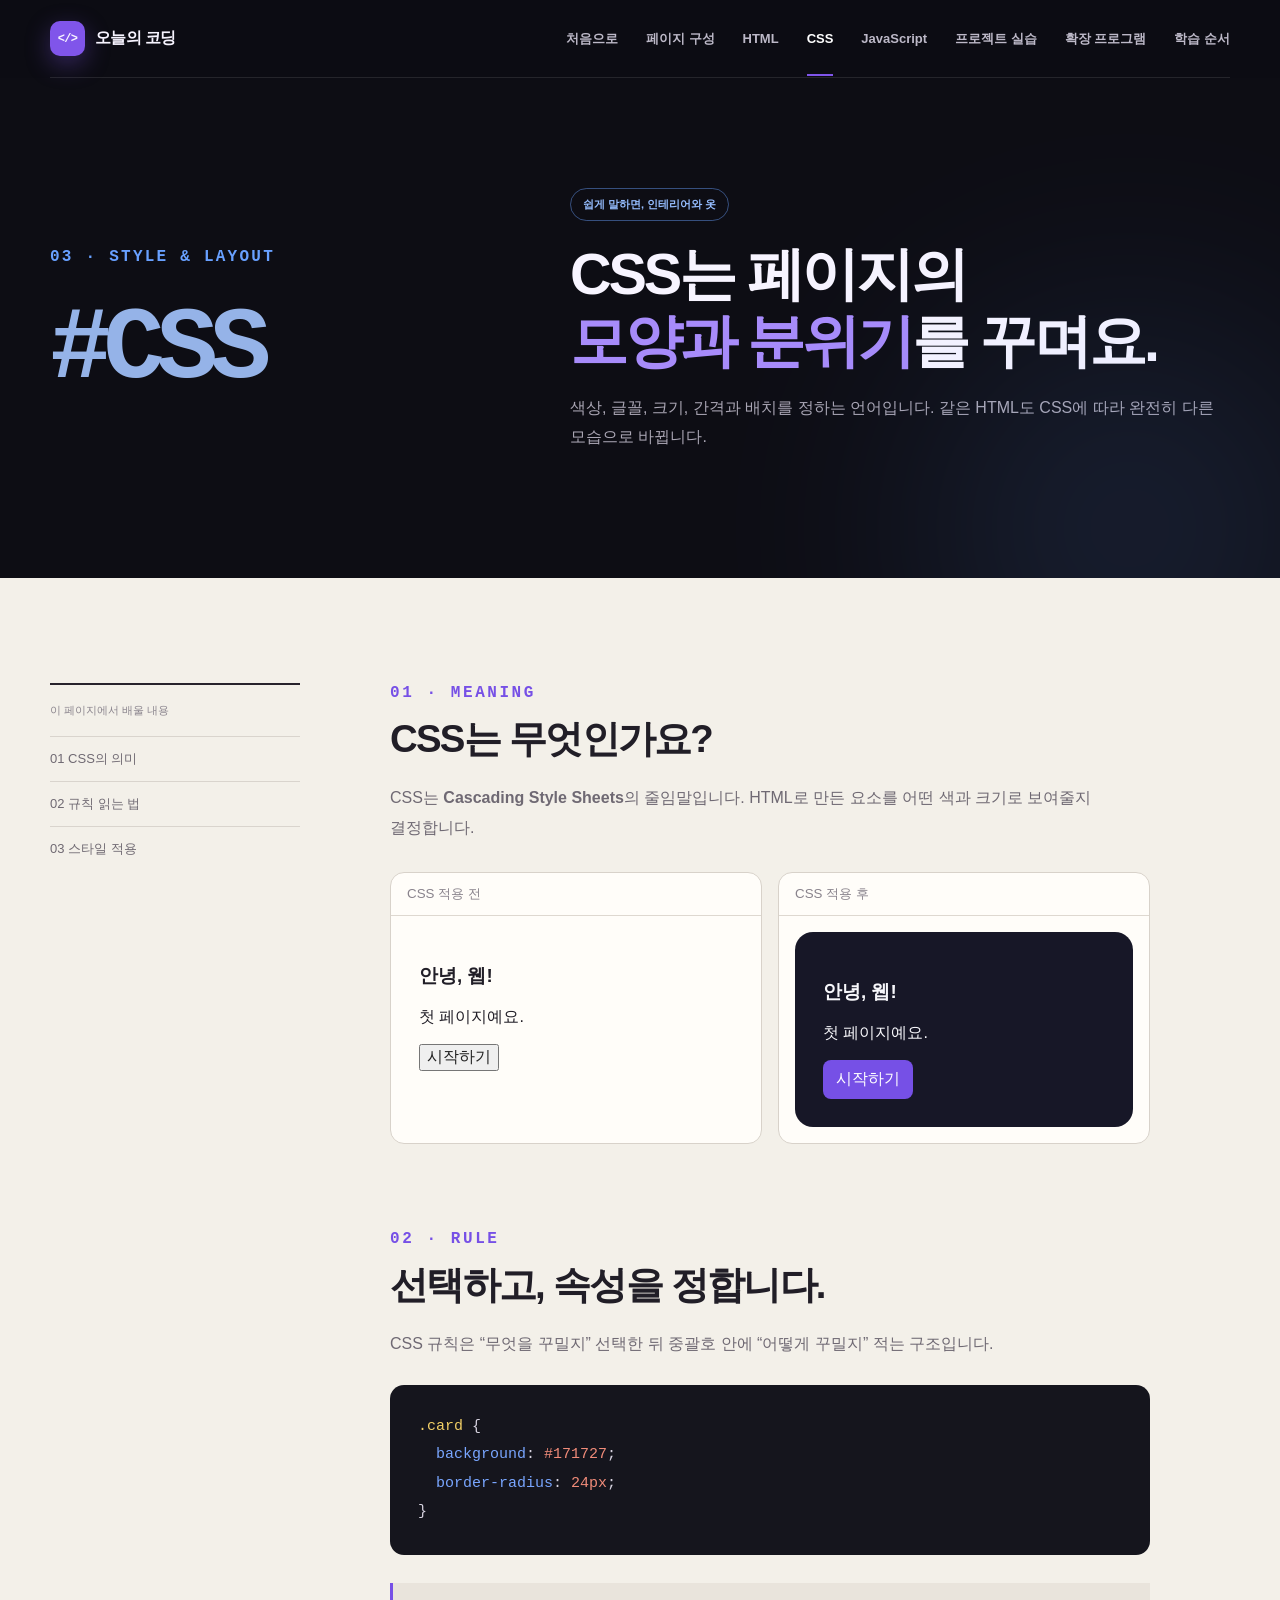
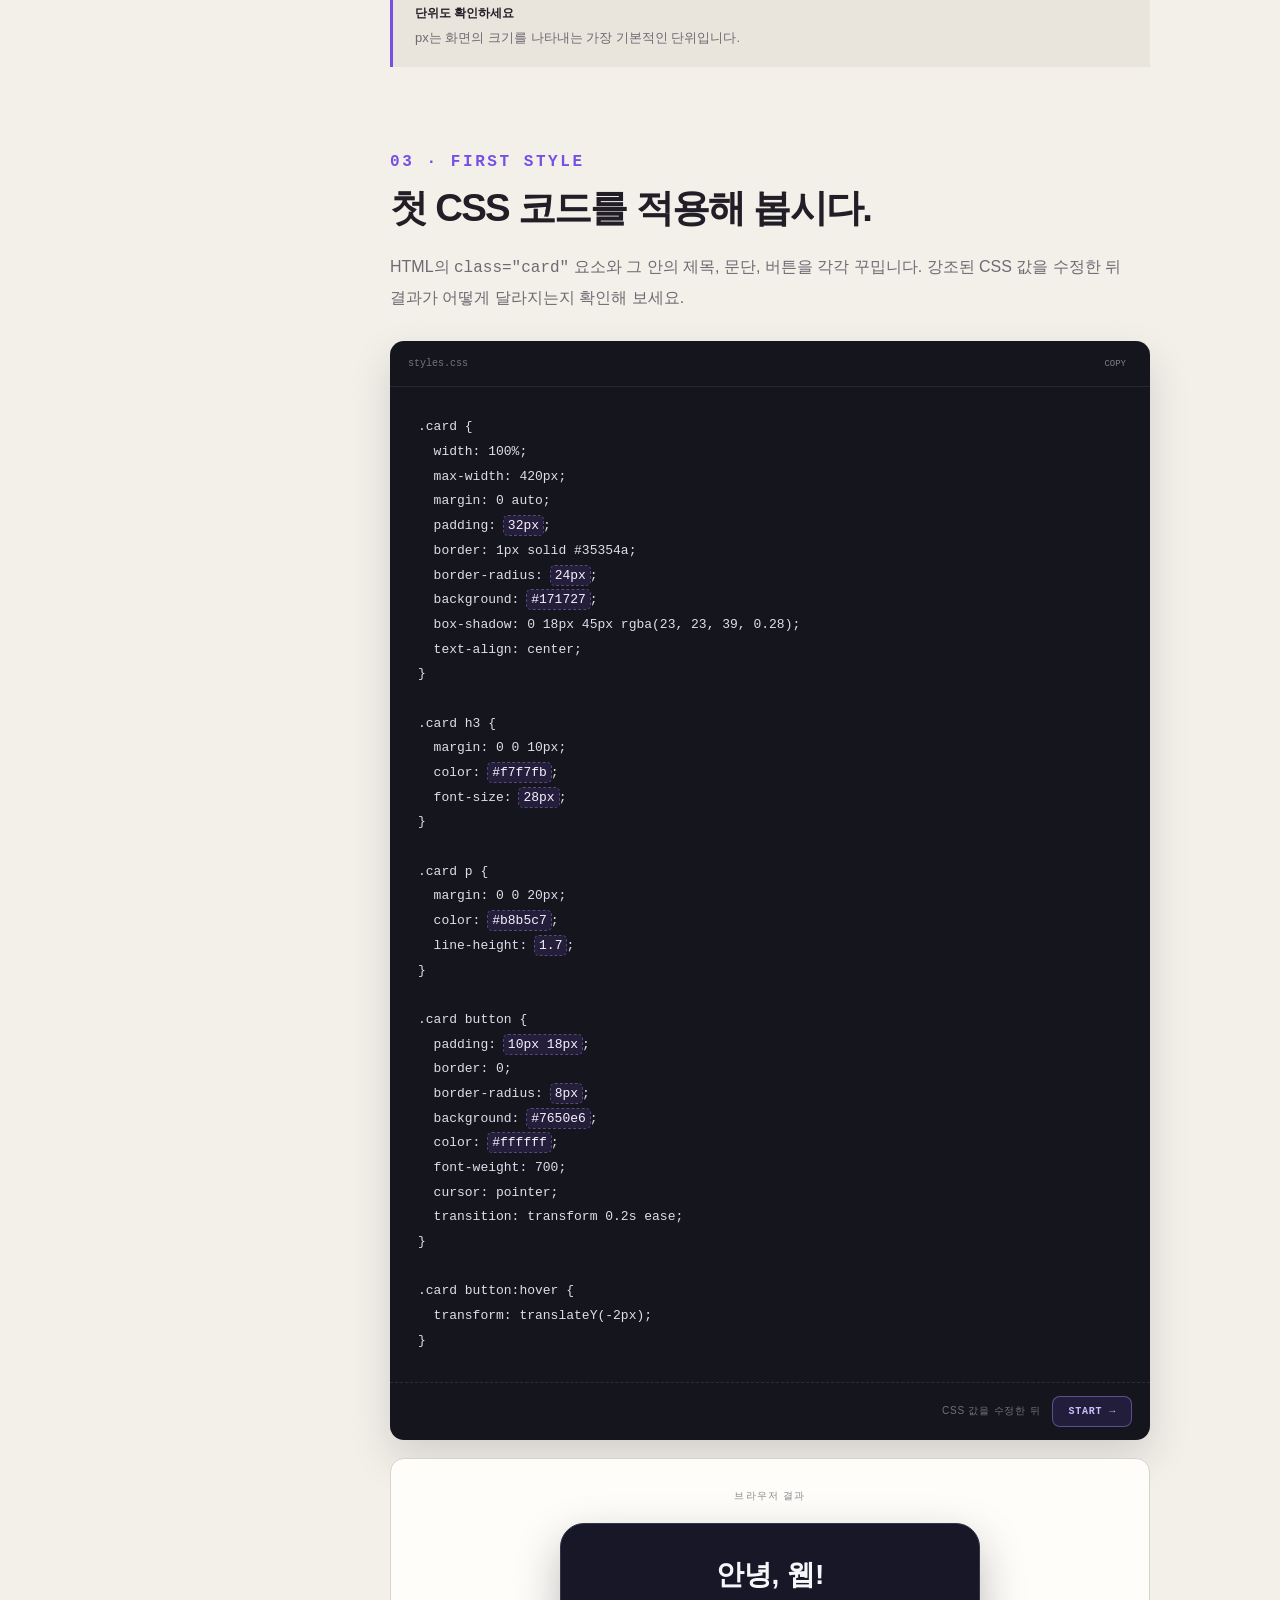
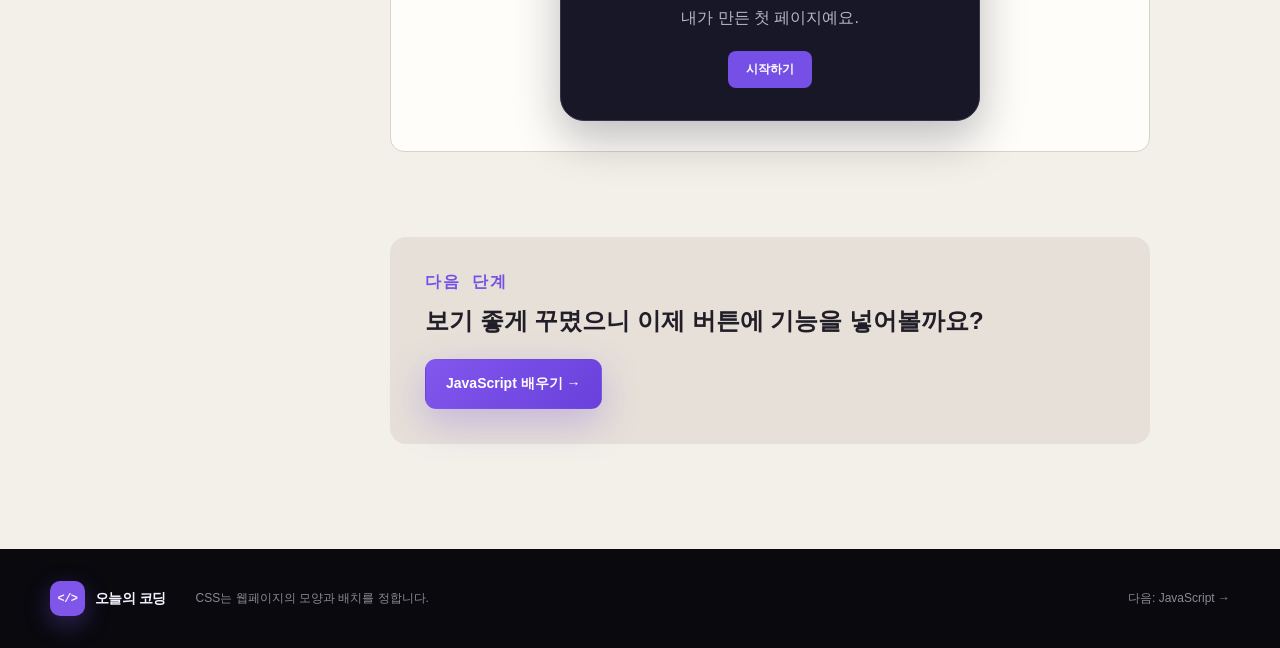
==== commit c52dca1d: "Add files via upload" ====
--- a/css.html
+++ b/css.html
@@ -8,11 +8,11 @@
   <link rel="stylesheet" href="styles.css">
 </head>
 <body data-page="css">
-  <header class="site-header solid"><nav class="nav container" aria-label="주요 메뉴"><a class="brand" href="index.html"><span class="brand-mark">&lt;/&gt;</span><span>오늘의 코딩</span></a><button class="menu-button" type="button" aria-label="메뉴 열기" aria-expanded="false">메뉴</button><div class="nav-links"><a data-nav="home" href="index.html">처음으로</a><a data-nav="html" href="html.html">HTML</a><a data-nav="css" href="css.html">CSS</a><a data-nav="javascript" href="javascript.html">JavaScript</a><a data-nav="extensions" href="extensions.html">확장 프로그램</a><a data-nav="roadmap" href="roadmap.html">학습 순서</a></div></nav></header>
+  <header class="site-header solid"><nav class="nav container" aria-label="주요 메뉴"><a class="brand" href="index.html"><span class="brand-mark">&lt;/&gt;</span><span>오늘의 코딩</span></a><button class="menu-button" type="button" aria-label="메뉴 열기" aria-expanded="false">메뉴</button><div class="nav-links"><a data-nav="home" href="index.html">처음으로</a><a data-nav="structure" href="structure.html">페이지 구성</a><a data-nav="html" href="html.html">HTML</a><a data-nav="css" href="css.html">CSS</a><a data-nav="javascript" href="javascript.html">JavaScript</a><a data-nav="project" href="project.html">프로젝트 실습</a><a data-nav="extensions" href="extensions.html">확장 프로그램</a><a data-nav="roadmap" href="roadmap.html">학습 순서</a></div></nav></header>
 
   <main>
     <section class="lesson-hero lesson-css">
-      <div class="container lesson-hero-grid"><div><span class="lesson-index">02 · STYLE & LAYOUT</span><span class="big-symbol">#CSS</span></div><div><span class="analogy">쉽게 말하면, 인테리어와 옷</span><h1>CSS는 페이지의<br><span>모양과 분위기</span>를 꾸며요.</h1><p>색상, 글꼴, 크기, 간격과 배치를 정하는 언어입니다. 같은 HTML도 CSS에 따라 완전히 다른 모습으로 바뀝니다.</p></div></div>
+      <div class="container lesson-hero-grid"><div><span class="lesson-index">03 · STYLE & LAYOUT</span><span class="big-symbol">#CSS</span></div><div><span class="analogy">쉽게 말하면, 인테리어와 옷</span><h1>CSS는 페이지의<br><span>모양과 분위기</span>를 꾸며요.</h1><p>색상, 글꼴, 크기, 간격과 배치를 정하는 언어입니다. 같은 HTML도 CSS에 따라 완전히 다른 모습으로 바뀝니다.</p></div></div>
     </section>
 
     <section class="section paper lesson-content">
--- a/styles.css
+++ b/styles.css
@@ -19,11 +19,13 @@
 body { margin: 0; background: var(--bg); color: var(--ink); font-family: Arial, "Malgun Gothic", "Noto Sans KR", sans-serif; word-break: keep-all; }
 a { color: inherit; text-decoration: none; }
 button { color: inherit; font: inherit; }
+img, iframe { max-width: 100%; }
 .container { width: min(var(--max), calc(100% - 56px)); margin: 0 auto; }
+.hero-grid > *, .lesson-hero-grid > *, .content-grid > *, .roadmap-layout > *, .cta-grid > *, .finish-grid > * { min-width: 0; }
 
 .site-header { position: absolute; z-index: 20; width: 100%; }
 .site-header.solid { position: relative; background: #0c0c13; }
-.nav { height: 78px; display: flex; align-items: center; justify-content: space-between; border-bottom: 1px solid var(--line); }
+.nav { position: relative; height: 78px; display: flex; align-items: center; justify-content: space-between; border-bottom: 1px solid var(--line); }
 .brand { display: inline-flex; align-items: center; gap: 10px; font-weight: 800; letter-spacing: -.04em; }
 .brand-mark { width: 35px; height: 35px; display: grid; place-items: center; border-radius: 10px; background: var(--purple); font: 800 12px monospace; box-shadow: 0 8px 24px rgba(128,85,234,.35); }
 .nav-links { display: flex; align-items: center; gap: 28px; color: #bdb9c8; font-size: 13px; font-weight: 700; }
@@ -101,6 +103,15 @@
 .language-card h3 { margin: 30px 0 10px; font-size: 28px; }
 .language-card p { min-height: 82px; color: #77717b; font-size: 14px; line-height: 1.8; }
 .language-card > b { color: color-mix(in srgb,var(--card-color) 75%,black); font-size: 13px; }
+.structure-entry { display: grid; grid-template-columns: 1.1fr .9fr; gap: 42px; align-items: center; margin-top: 28px; padding: 36px; border: 1px solid #d3ccc2; border-radius: 18px; background: #e7e1d9; }
+.structure-entry h3 { margin: 13px 0 10px; font-size: 28px; line-height: 1.35; letter-spacing: -.035em; }
+.structure-entry p { margin: 0; color: #706974; font-size: 14px; line-height: 1.8; }
+.structure-entry .button { margin-top: 22px; }
+.mini-page-structure { overflow: hidden; padding: 13px; border: 1px solid #cfc6d9; border-radius: 14px; background: #fffdf9; box-shadow: 0 16px 36px rgba(36,29,52,.1); }
+.mini-page-structure > div { display: flex; align-items: center; justify-content: space-between; gap: 15px; min-height: 50px; padding: 12px 15px; border-bottom: 1px solid #e3ddd5; color: #6f6874; font-size: 12px; }
+.mini-page-structure > div:last-child { border-bottom: 0; }
+.mini-page-structure code { color: #7045da; font: 800 11px Consolas,monospace; }
+.mini-page-structure .mini-main { min-height: 112px; align-items: flex-start; background: #f1ecfa; }
 .dark-cta { background: #0d0d14; }
 .cta-grid, .finish-grid { display: grid; grid-template-columns: 1fr 1fr; gap: 100px; align-items: center; }
 .cta-grid p, .finish-grid p { color: #8e8998; line-height: 1.8; }
@@ -109,9 +120,11 @@
 .lesson-hero { min-height: 500px; display: flex; align-items: center; position: relative; overflow: hidden; background: #0d0d14; }
 .lesson-hero::after { content: ""; position: absolute; width: 420px; height: 420px; right: -60px; bottom: -160px; border-radius: 50%; background: var(--lesson-color); filter: blur(120px); opacity: .12; }
 .lesson-html { --lesson-color: var(--coral); }
+.lesson-structure { --lesson-color: #71d0bd; }
 .lesson-css { --lesson-color: var(--blue); }
 .lesson-js { --lesson-color: var(--yellow); }
 .lesson-tools { --lesson-color: #a78bfa; }
+.lesson-project { --lesson-color: #b99af5; }
 .lesson-hero-grid { display: grid; grid-template-columns: .8fr 1.2fr; gap: 80px; align-items: center; }
 .lesson-index { display: block; margin-bottom: 26px; color: var(--lesson-color); font: 800 16px Consolas,monospace; letter-spacing: .14em; }
 .big-symbol { display: block; color: color-mix(in srgb,var(--lesson-color) 60%,white); font: 800 clamp(60px,8vw,115px) Consolas,monospace; letter-spacing: -.08em; opacity: .9; }
@@ -124,7 +137,7 @@
 .side-index span { padding: 18px 0; color: #8b858e; font-size: 11px; }
 .side-index a { padding: 13px 0; border-top: 1px solid #d9d4cd; color: #6f6972; font-size: 13px; }
 .side-index a:hover { color: #7045da; }
-.article { max-width: 760px; }
+.article { width: 100%; min-width: 0; max-width: 760px; }
 .article > section { padding-bottom: 85px; scroll-margin-top: 35px; }
 .article h2 { margin: 12px 0 18px; font-size: clamp(30px,3vw,42px); letter-spacing: -.045em; }
 .article > section > p { color: #6f6973; font-size: 16px; line-height: 1.9; }
@@ -244,6 +257,63 @@
 .next-lesson > span { color: #7650e6; font: 800 16px Consolas,monospace; letter-spacing: .12em; }
 .next-lesson h3 { margin: 12px 0 22px; font-size: 24px; }
 
+.file-structure-grid { display: grid; grid-template-columns: .8fr 1.2fr; gap: 16px; margin-top: 28px; }
+.project-tree { margin: 0; padding: 26px; overflow-x: auto; border-radius: 14px; background: #15151d; color: #e3dfee; font: 13px/1.9 Consolas,monospace; }
+.file-role-list { display: grid; gap: 10px; }
+.file-role-list > div { padding: 16px 18px; border: 1px solid #d8d2ca; border-radius: 11px; background: #fffdf9; }
+.file-role-list code { color: #7045da; font-size: 12px; font-weight: 800; }
+.file-role-list p { margin: 6px 0 0; color: #746d77; font-size: 12px; line-height: 1.6; }
+.page-anatomy { display: grid; gap: 8px; margin-top: 28px; padding: 15px; border: 1px solid #d2cbc2; border-radius: 16px; background: #e8e2da; }
+.page-anatomy > div, .anatomy-main > div { display: flex; align-items: center; justify-content: space-between; gap: 18px; min-height: 62px; padding: 16px 20px; border-radius: 10px; background: #fffdf9; color: #706974; font-size: 12px; }
+.page-anatomy code { color: #7045da; font: 800 12px Consolas,monospace; }
+.page-anatomy .anatomy-header { background: #e9e1fb; }
+.page-anatomy .anatomy-nav { background: #e3edf9; }
+.page-anatomy .anatomy-main { display: grid; grid-template-columns: repeat(2,minmax(0,1fr)); min-height: 190px; padding: 16px; background: #f7f3ec; }
+.anatomy-main > div:first-child { grid-column: 1 / -1; min-height: 46px; padding: 8px 4px; background: transparent; }
+.anatomy-main .anatomy-section { min-height: 95px; background: #fff; }
+.page-anatomy .anatomy-footer { background: #27232f; color: #c6c0cd; }
+.page-anatomy .anatomy-footer code { color: #b99af5; }
+.build-order-list { margin: 28px 0 0; padding: 0; list-style: none; }
+.build-order-list li { display: grid; grid-template-columns: 48px 1fr; gap: 18px; padding: 21px 0; border-bottom: 1px solid #d8d2ca; }
+.build-order-list li > span { display: grid; place-items: center; width: 44px; height: 44px; border-radius: 50%; background: #e8e1f7; color: #7045da; font: 800 12px Consolas,monospace; }
+.build-order-list b { font-size: 16px; }
+.build-order-list p { margin: 7px 0 0; color: #746e78; font-size: 13px; line-height: 1.7; }
+.first-page-plan { display: grid; grid-template-columns: repeat(2,minmax(0,1fr)); gap: 14px; margin-top: 28px; }
+.first-page-plan article { min-height: 185px; padding: 23px; border: 1px solid #d8d2ca; border-radius: 14px; background: #fffdf9; }
+.first-page-plan article > span { color: #7045da; font: 800 11px Consolas,monospace; letter-spacing: .1em; }
+.first-page-plan h3 { margin: 20px 0 8px; font-size: 19px; }
+.first-page-plan p { margin: 0; color: #746e78; font-size: 12px; line-height: 1.7; }
+.page-checklist { display: grid; gap: 10px; margin: 28px 0 0; padding: 0; list-style: none; }
+.page-checklist li { display: grid; grid-template-columns: 30px 1fr; gap: 12px; align-items: start; padding: 16px 18px; border: 1px solid #d8d2ca; border-radius: 11px; background: #fffdf9; color: #625c66; font-size: 13px; line-height: 1.7; }
+.page-checklist li > span { display: grid; place-items: center; width: 26px; height: 26px; border-radius: 50%; background: #e1f2e8; color: #34704e; font-weight: 800; }
+.page-checklist code { color: #7045da; font-size: 11px; }
+
+.project-goal-card { margin-bottom: 70px; padding: 32px; border-radius: 18px; background: #17151f; color: #f7f4ff; }
+.project-goal-card > span { color: #b99af5; font: 800 12px Consolas,monospace; letter-spacing: .12em; }
+.project-goal-card h2 { margin: 16px 0 12px; font-size: 30px; line-height: 1.35; }
+.project-goal-card > p { max-width: 720px; color: #aaa5b3; font-size: 14px; line-height: 1.8; }
+.project-goal-card ul { display: grid; grid-template-columns: repeat(3,minmax(0,1fr)); gap: 10px; margin: 25px 0 0; padding: 20px 0 0; border-top: 1px solid rgba(255,255,255,.1); list-style: none; }
+.project-goal-card li { padding: 13px 15px; border-radius: 10px; background: rgba(255,255,255,.055); color: #c3becb; font-size: 12px; line-height: 1.6; }
+.project-step-result { margin-top: 18px; padding: 18px 20px; border-left: 3px solid #71d0bd; background: #e4efe9; }
+.project-step-result b { display: block; margin-bottom: 5px; color: #285e48; font-size: 13px; }
+.project-step-result p { margin: 0; color: #52675d; font-size: 12px; line-height: 1.7; }
+.project-step-result code { color: #7045da; font: 800 11px Consolas,monospace; }
+.structure-project-button { margin-top: 22px; }
+.roadmap-project-link { width: 100%; margin-top: 22px; }
+.project-final-preview { overflow: hidden; margin-top: 28px; border: 1px solid #d8d2ca; border-radius: 16px; background: #fff; box-shadow: 0 18px 45px rgba(40,34,47,.09); }
+.project-final-preview.updated { animation: preview-update .45s ease; }
+.project-demo-hero { padding: 34px 24px; background: radial-gradient(circle at 75% 20%,rgba(185,154,245,.32),transparent 34%),#17151f; color: #f7f4ff; text-align: center; }
+.project-demo-hero > span { color: #b99af5; font: 800 11px Consolas,monospace; letter-spacing: .12em; }
+.project-demo-hero h3 { margin: 12px 0 8px; font-size: 30px; }
+.project-demo-hero p { margin: 0; color: #b8b2c0; font-size: 13px; }
+.project-demo-content { padding: 30px; text-align: center; }
+.project-demo-content h4 { margin: 0 0 8px; font-size: 21px; }
+.project-demo-content > p { color: #706974; font-size: 13px; line-height: 1.7; }
+.project-demo-content button { margin-top: 8px; padding: 12px 22px; border: 0; border-radius: 9px; background: #7045da; color: #fff; font: inherit; font-size: 13px; font-weight: 800; cursor: pointer; }
+.project-demo-content button:hover { background: #5f36c3; }
+.project-demo-message { min-height: 24px; margin: 15px 0 0; color: #7045da !important; font-weight: 800; }
+.project-final-checklist { margin-top: 18px; }
+
 .roadmap-hero { min-height: 510px; display: flex; align-items: center; background: radial-gradient(circle at 70% 40%,rgba(91,53,159,.23),transparent 35%),#0d0d14; }
 .roadmap-title { max-width: 920px; text-align: center; }
 .roadmap-title p { max-width: 690px; margin: 0 auto; color: #aaa6b4; font-size: 17px; line-height: 1.8; }
@@ -301,54 +371,145 @@
 .footer-row p { flex: 1; }
 
 @media (max-width: 980px) {
+  .nav-links { gap: 13px; font-size: 12px; }
   .hero-grid, .lesson-hero-grid { grid-template-columns: 1fr; gap: 50px; }
   .browser-card { width: min(620px,100%); margin: auto; transform: none; }
   .language-cards { grid-template-columns: 1fr; }
   .language-card { min-height: 250px; }
   .language-card p { min-height: auto; }
+  .structure-entry { grid-template-columns: 1fr; }
   .content-grid { grid-template-columns: 210px 1fr; gap: 45px; }
   .roadmap-layout { grid-template-columns: 280px 1fr; gap: 45px; }
 }
 
-@media (max-width: 720px) {
-  .container { width: min(100% - 40px,var(--max)); }
+@media (max-width: 760px) {
+  .container { width: min(100% - 32px,var(--max)); }
   .nav { height: 68px; }
   .menu-button { display: block; }
-  .nav-links { display: none; position: absolute; top: 68px; right: 20px; left: 20px; flex-direction: column; align-items: stretch; gap: 0; padding: 8px; border: 1px solid var(--line); border-radius: 12px; background: #15151f; box-shadow: 0 20px 50px rgba(0,0,0,.45); }
+  .nav-links { display: none; position: absolute; z-index: 30; top: 68px; right: 0; left: 0; max-height: calc(100vh - 84px); overflow-y: auto; flex-direction: column; align-items: stretch; gap: 0; padding: 8px; border: 1px solid var(--line); border-radius: 12px; background: #15151f; box-shadow: 0 20px 50px rgba(0,0,0,.45); }
   .nav-links.open { display: flex; }
   .nav-links a { padding: 13px 14px; border-radius: 8px; }
   .nav-links a.active { background: rgba(128,85,234,.15); }
   .nav-links a.active::after { display: none; }
-  .hero { min-height: auto; padding: 118px 0 70px; }
-  h1 { font-size: 39px; }
+  .hero { min-height: auto; padding: 112px 0 64px; }
+  h1 { font-size: clamp(34px,10vw,39px); }
   .hero-copy > p { font-size: 15px; }
   .button-row { align-items: flex-start; flex-direction: column; }
   .trust-row { flex-direction: column; gap: 8px; }
   .role-row { flex-wrap: wrap; padding: 24px 0; gap: 8px; }
   .role-row p { flex-basis: 100%; margin: 0 0 8px; text-align: center; }
   .role-row a b, .role-row i { display: none; }
-  .section { padding: 75px 0; }
+  .section { padding: 68px 0; }
   .cta-grid, .finish-grid { grid-template-columns: 1fr; gap: 24px; }
-  .lesson-hero { min-height: auto; padding: 70px 0; }
-  .big-symbol { font-size: 62px; }
+  .lesson-hero { min-height: auto; padding: 58px 0 64px; }
+  .lesson-hero-grid { gap: 30px; }
+  .lesson-hero h1 { font-size: clamp(32px,9vw,38px); }
+  .big-symbol { font-size: clamp(50px,16vw,62px); }
   .content-grid, .roadmap-layout { grid-template-columns: 1fr; }
   .side-index, .goal-card { position: static; }
-  .side-index { display: grid; grid-template-columns: 1fr; margin-bottom: 15px; }
-  .article > section { padding-bottom: 65px; }
+  .side-index { display: grid; grid-template-columns: repeat(2,minmax(0,1fr)); gap: 8px; margin-bottom: 24px; border-top: 0; }
+  .side-index span { grid-column: 1 / -1; padding: 0 0 5px; }
+  .side-index a { padding: 10px 11px; border: 1px solid #d9d4cd; border-radius: 8px; background: #fffdf9; font-size: 12px; line-height: 1.45; }
+  .article > section { padding-bottom: 62px; }
+  .article h2 { font-size: clamp(28px,8vw,34px); }
+  .article > section > p { font-size: 15px; line-height: 1.8; }
   .before-after { grid-template-columns: 1fr; }
   .flow-cards { grid-template-columns: 1fr; }
   .flow-cards > i { transform: rotate(90deg); text-align: center; }
   .tag-guide-grid, .common-tag-example { grid-template-columns: 1fr; }
   .document-line-guide { grid-template-columns: 1fr; }
-  .tag-reference-list > div { grid-template-columns: 145px 1fr; }
+  .file-structure-grid, .first-page-plan { grid-template-columns: 1fr; }
+  .project-goal-card ul { grid-template-columns: 1fr; }
+  .tag-reference-list > div { grid-template-columns: minmax(120px,145px) minmax(0,1fr); }
   .builtin-grid { grid-template-columns: 1fr; }
   .extension-top { grid-template-columns: 48px 1fr; }
   .extension-logo { width: 48px; height: 48px; border-radius: 12px; }
   .extension-use { flex-direction: column; gap: 6px; }
   .challenge-actions { align-items: flex-end; flex-direction: column; }
   .week-list li { grid-template-columns: 1fr; gap: 10px; }
+  .roadmap-hero { min-height: auto; padding: 78px 0; }
   .footer-row { align-items: flex-start; flex-direction: column; gap: 10px; padding: 28px 0; }
   .footer-row p { margin: 0; }
+  .mini-code, .code-block pre, .common-tag-example pre, .css-rule, .document-code-lines { max-width: 100%; overflow-x: auto; -webkit-overflow-scrolling: touch; }
 }
 
+@media (max-width: 480px) {
+  .container { width: min(100% - 28px,var(--max)); }
+  .nav { height: 64px; }
+  .brand { gap: 8px; font-size: 15px; }
+  .brand-mark { width: 32px; height: 32px; border-radius: 9px; font-size: 11px; }
+  .nav-links { top: 64px; max-height: calc(100vh - 78px); }
+  .hero { padding: 102px 0 56px; }
+  .button-row, .button-row .button { width: 100%; }
+  .button-row .button { justify-content: center; }
+  .browser-card { border-radius: 15px; }
+  .window-bar { padding: 0 12px; gap: 9px; }
+  .window-bar > span { overflow: hidden; text-overflow: ellipsis; white-space: nowrap; }
+  .mini-code { padding: 22px 18px; font-size: 11px; }
+  .arrow-label { padding: 10px 12px; flex-wrap: wrap; }
+  .result-card { min-height: 205px; margin: 0 12px 12px; padding: 20px; }
+  .section { padding: 58px 0; }
+  .section-heading { margin-bottom: 34px; }
+  .section-heading h2, .cta-grid h2, .finish-grid h2 { font-size: 32px; }
+  .language-card { min-height: 0; padding: 27px; }
+  .structure-entry { padding: 25px; }
+  .structure-entry h3 { font-size: 24px; }
+  .mini-page-structure > div { align-items: flex-start; flex-direction: column; gap: 5px; }
+  .lesson-hero { padding: 48px 0 54px; }
+  .lesson-index { margin-bottom: 18px; }
+  .side-index { grid-template-columns: 1fr; }
+  .article > section { padding-bottom: 54px; }
+  .concept-diagram { font-size: 14px; }
+  .concept-diagram span { min-width: 0; padding: 20px 8px; }
+  .term-row { font-size: 9px; }
+  .document-code-lines { padding: 20px 20px 20px 48px; font-size: 11px; }
+  .document-line-guide article { grid-template-columns: 32px 1fr; padding: 15px; }
+  .document-line-guide article > span { width: 32px; height: 32px; }
+  .tag-guide-heading { grid-template-columns: 38px 1fr; padding: 18px; }
+  .tag-guide-heading > span { width: 38px; height: 38px; }
+  .tag-reference-list { padding: 6px 17px 14px; }
+  .tag-reference-list > div { grid-template-columns: 1fr; gap: 7px; padding: 12px 0; }
+  .tag-reference-button { padding: 6px 0; }
+  .common-tag-example { gap: 18px; padding: 20px; }
+  .common-tag-example pre { padding: 18px; }
+  .code-block { border-radius: 12px; }
+  .code-title { padding: 0 14px; }
+  .code-block pre { padding: 21px 18px; font-size: 12px; }
+  .code-run-bar, .challenge-actions { align-items: stretch; flex-direction: column; padding: 13px 14px; text-align: center; }
+  .code-run-bar button, .challenge-actions button { width: 100%; min-height: 42px; }
+  .result-example, .interactive-test { padding: 20px 17px; }
+  .html-preview-page header, .html-preview-page main { padding: 20px; }
+  .challenge-examples, .warning-card { padding: 18px; }
+  .challenge-examples code { overflow-wrap: anywhere; }
+  .challenge-editor textarea { min-height: 210px; padding: 20px 18px; font-size: 12px; }
+  .challenge-output { padding: 20px 16px; }
+  .challenge-output iframe { min-height: 235px; }
+  .plain-card, .styled-card { padding: 22px; }
+  .css-live-preview { padding: 24px; }
+  .css-rule { padding: 22px 18px; font-size: 13px; }
+  .next-lesson { padding: 25px; }
+  .next-lesson h3 { font-size: 21px; }
+  .project-tree { padding: 21px 18px; font-size: 12px; }
+  .page-anatomy { padding: 10px; }
+  .page-anatomy > div, .anatomy-main > div { align-items: flex-start; flex-direction: column; gap: 6px; padding: 14px; }
+  .page-anatomy .anatomy-main { grid-template-columns: 1fr; }
+  .anatomy-main > div:first-child { grid-column: auto; }
+  .build-order-list li { grid-template-columns: 42px 1fr; gap: 13px; }
+  .build-order-list li > span { width: 40px; height: 40px; }
+  .first-page-plan article { min-height: 0; padding: 20px; }
+  .page-checklist li { padding: 14px; }
+  .goal-card { padding: 24px; }
+  .goal-card h2 { font-size: 28px; }
+  .project-goal-card { padding: 24px; }
+  .project-goal-card h2 { font-size: 26px; }
+  .project-demo-hero, .project-demo-content { padding: 25px 20px; }
+  .project-demo-hero h3 { font-size: 25px; }
+  .week-list h2 { font-size: 25px; }
+  .extension-card { padding: 21px 18px; }
+  .extension-top { grid-template-columns: 44px minmax(0,1fr); gap: 13px; }
+  .extension-logo { width: 44px; height: 44px; }
+  .extension-card h3 { font-size: 21px; }
+  .install-steps li { grid-template-columns: 42px minmax(0,1fr); gap: 13px; }
+}
+
 @media (prefers-reduced-motion: reduce) { html { scroll-behavior: auto; } * { transition: none !important; } }
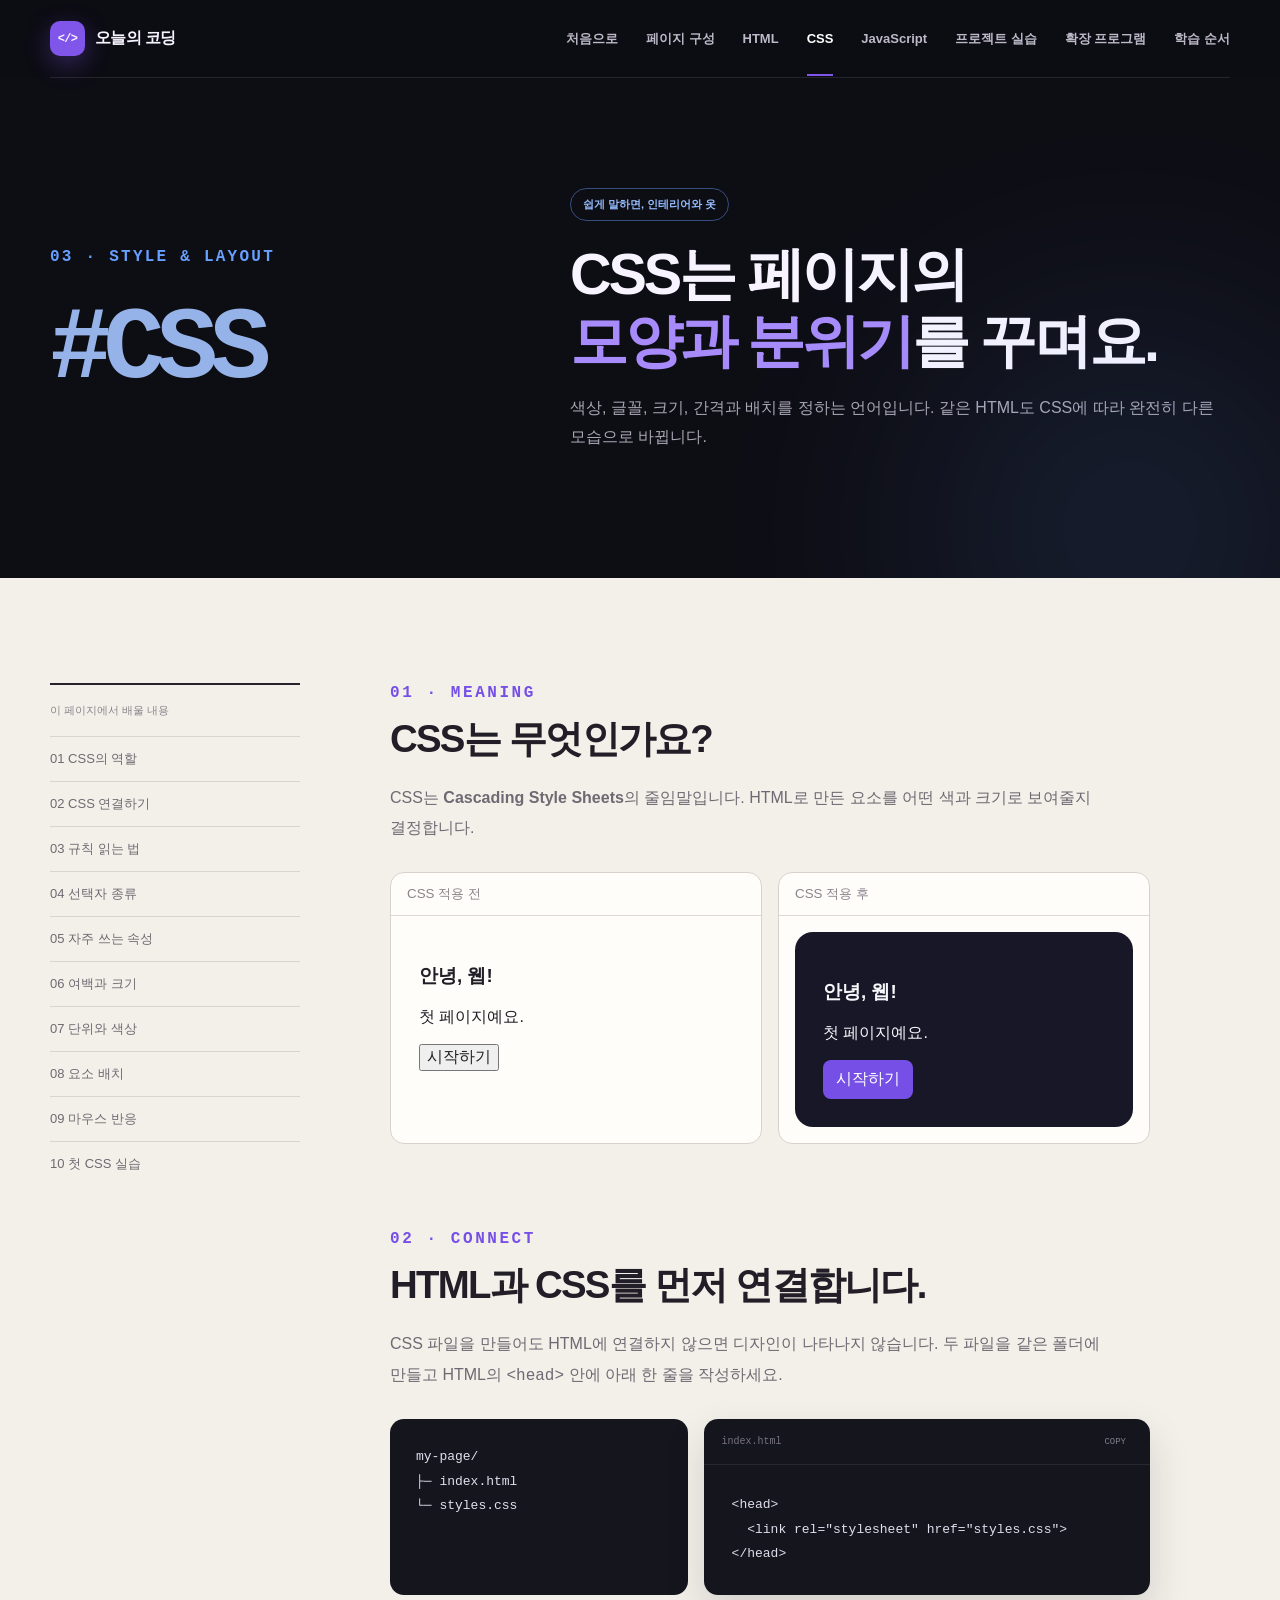
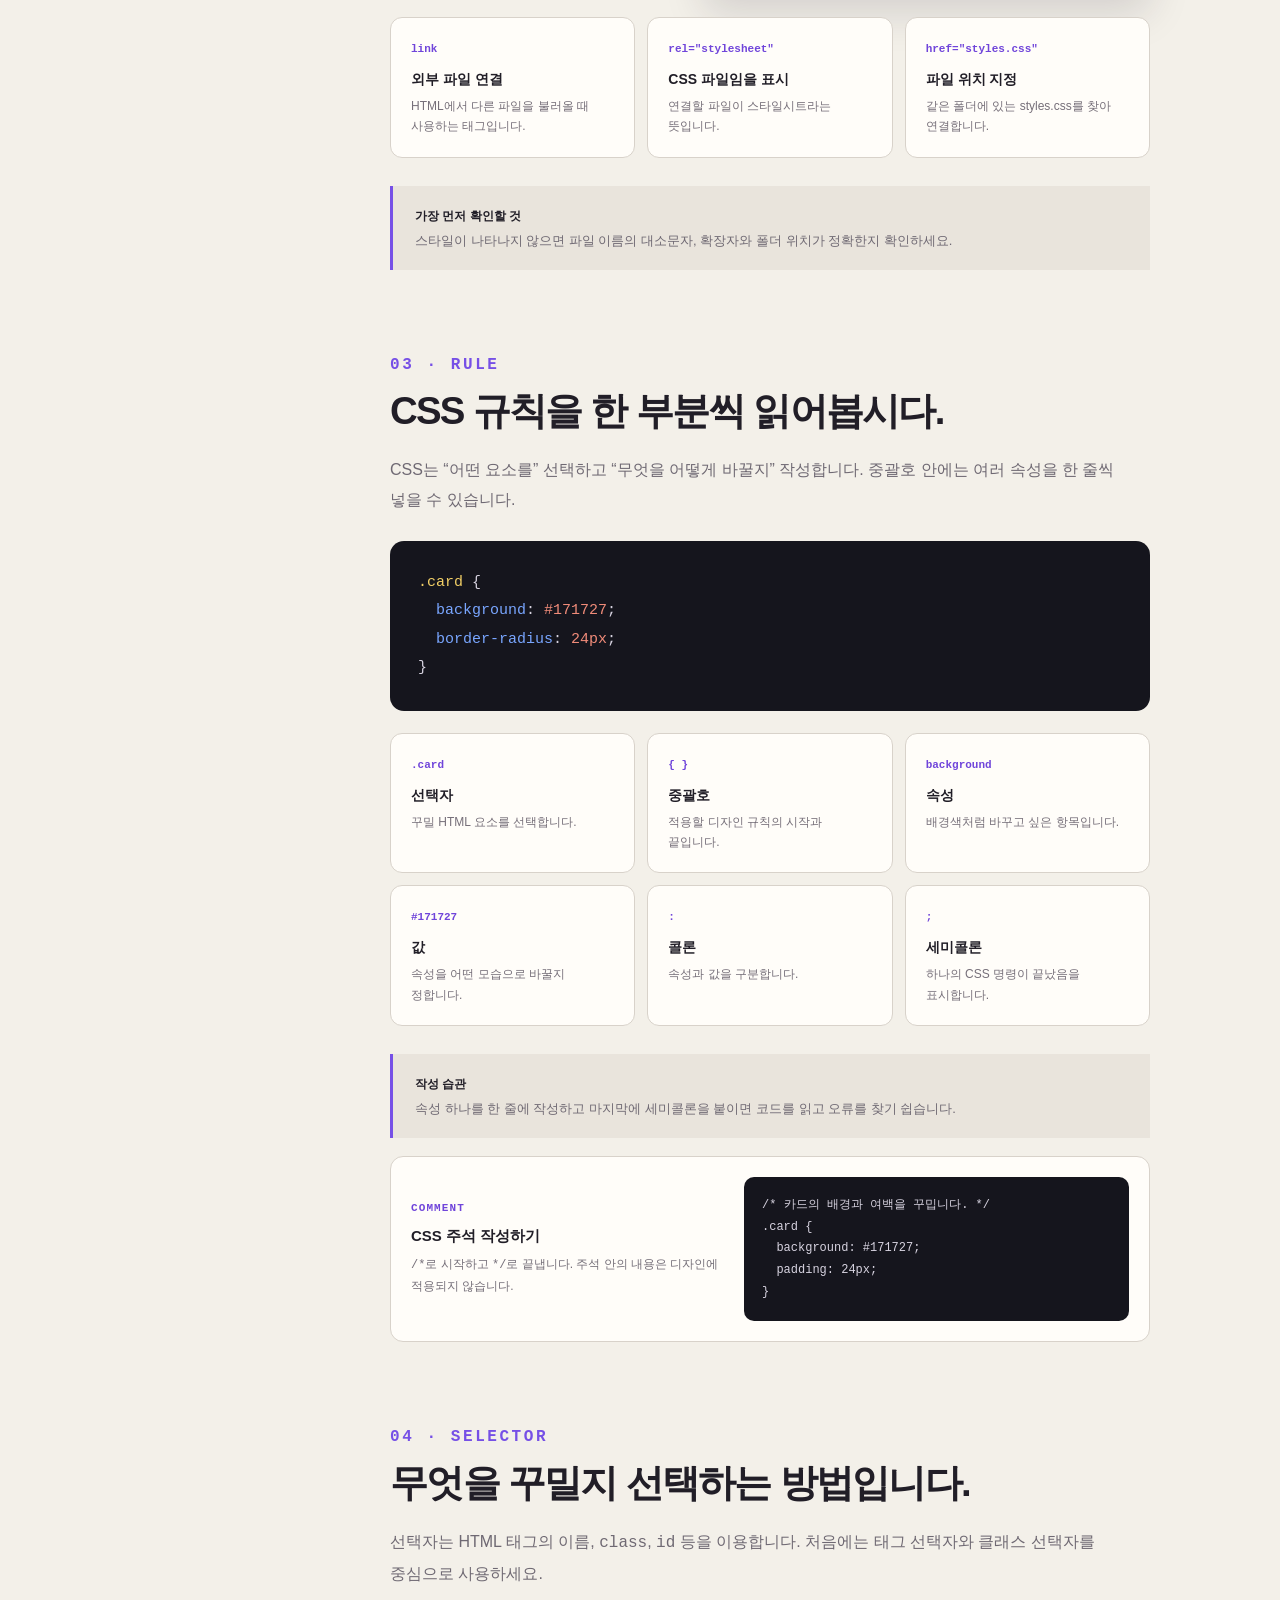
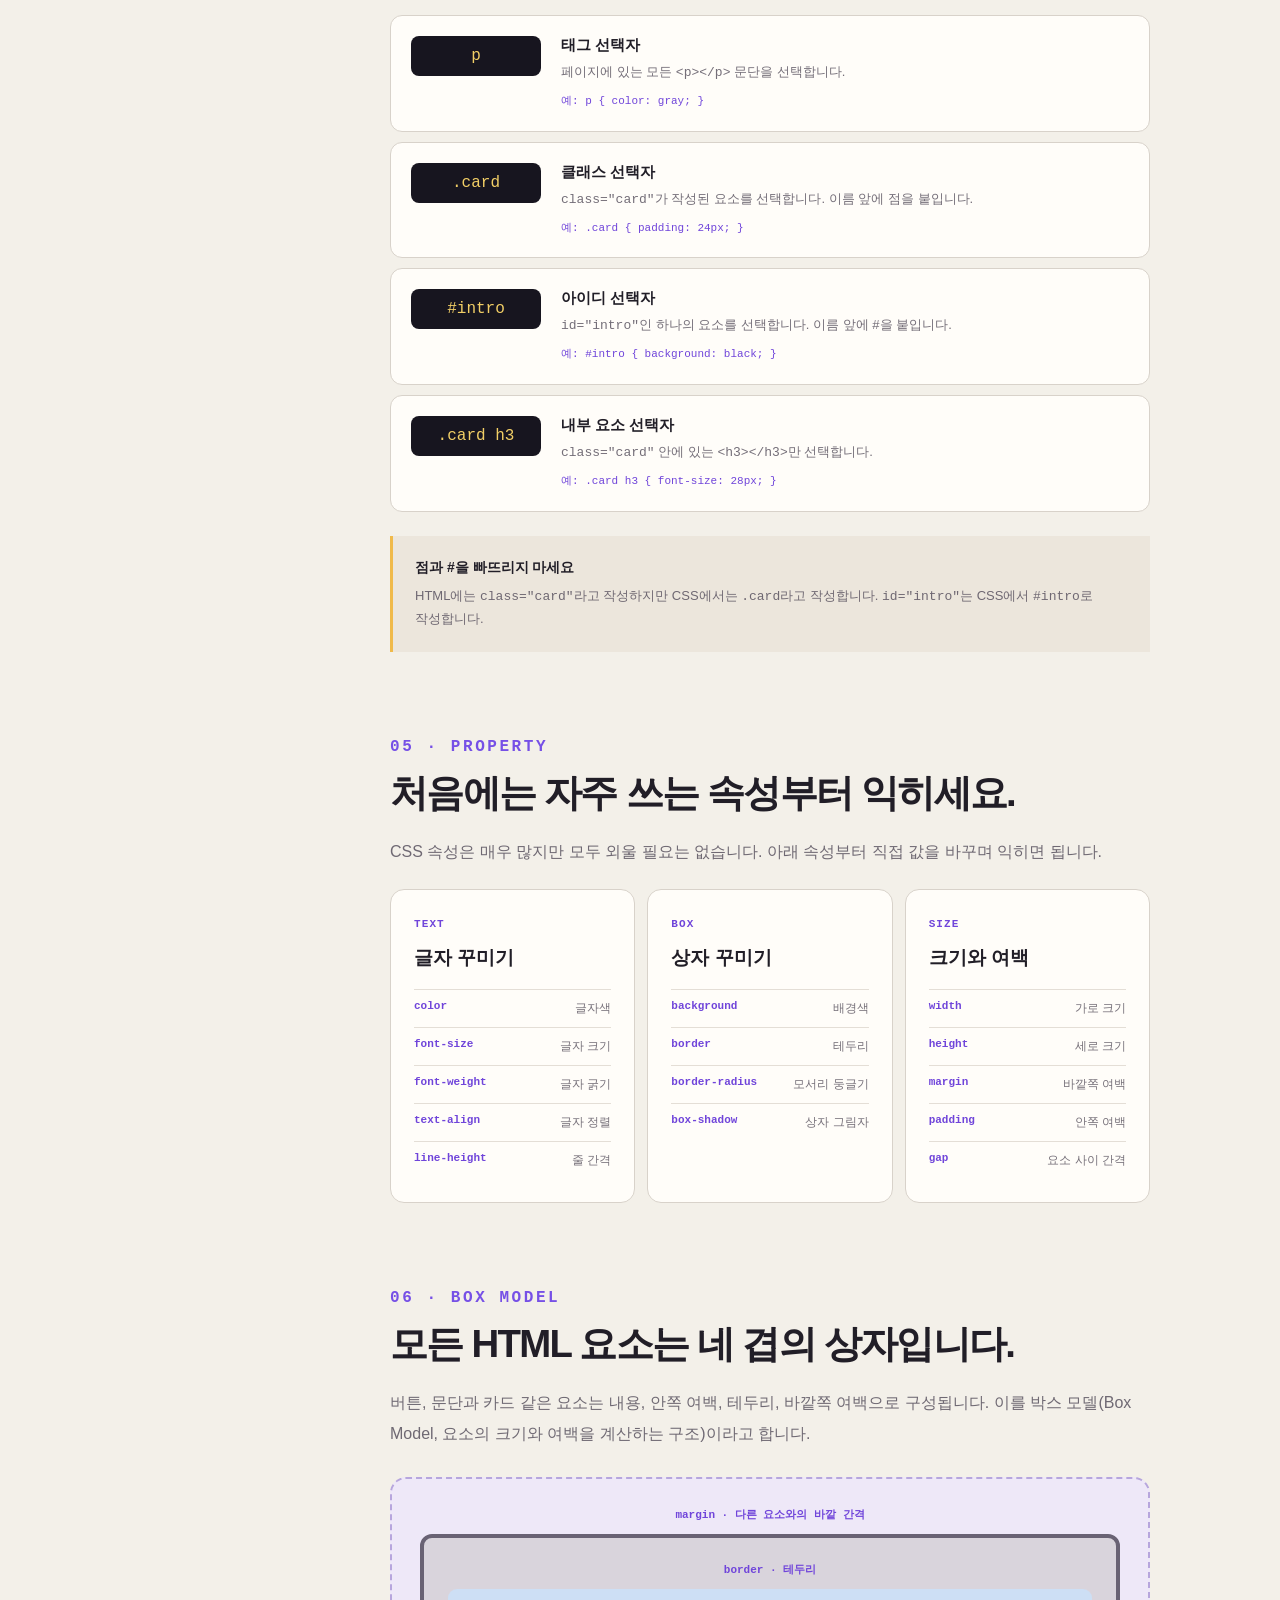
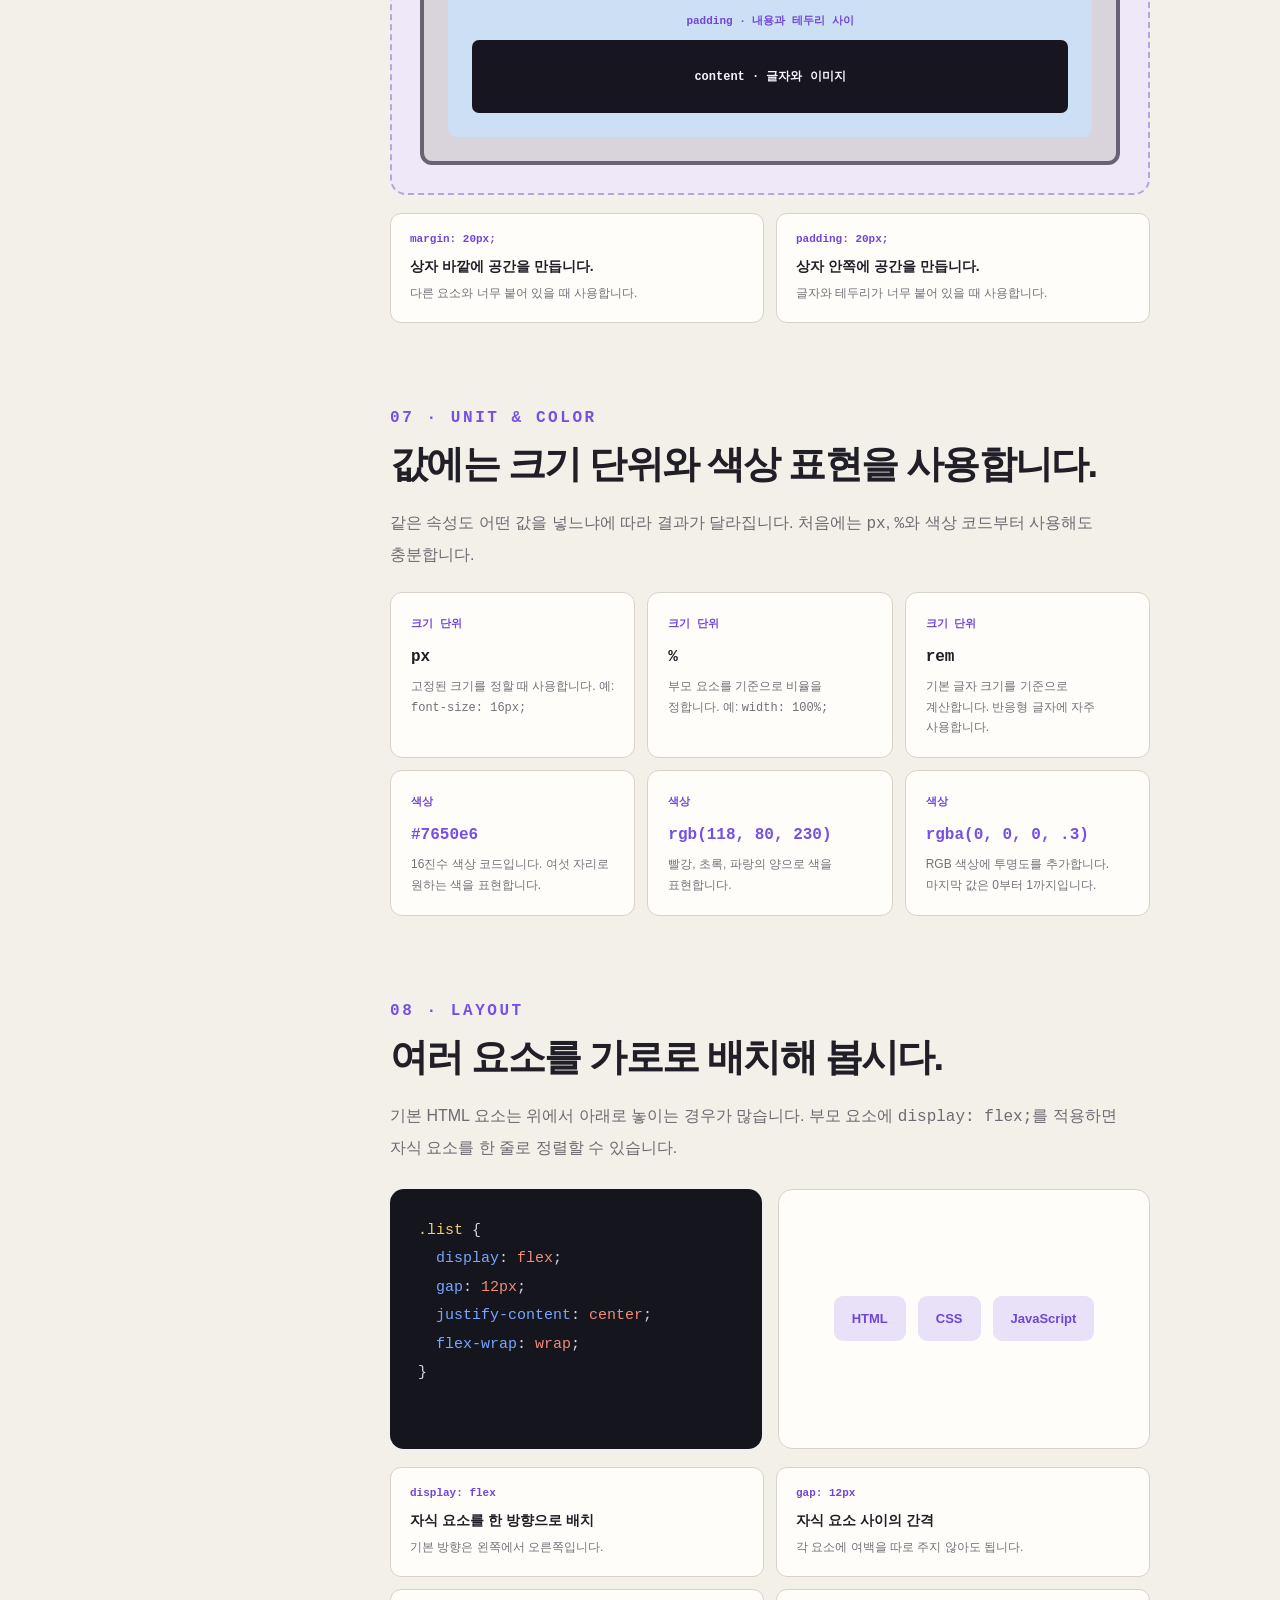
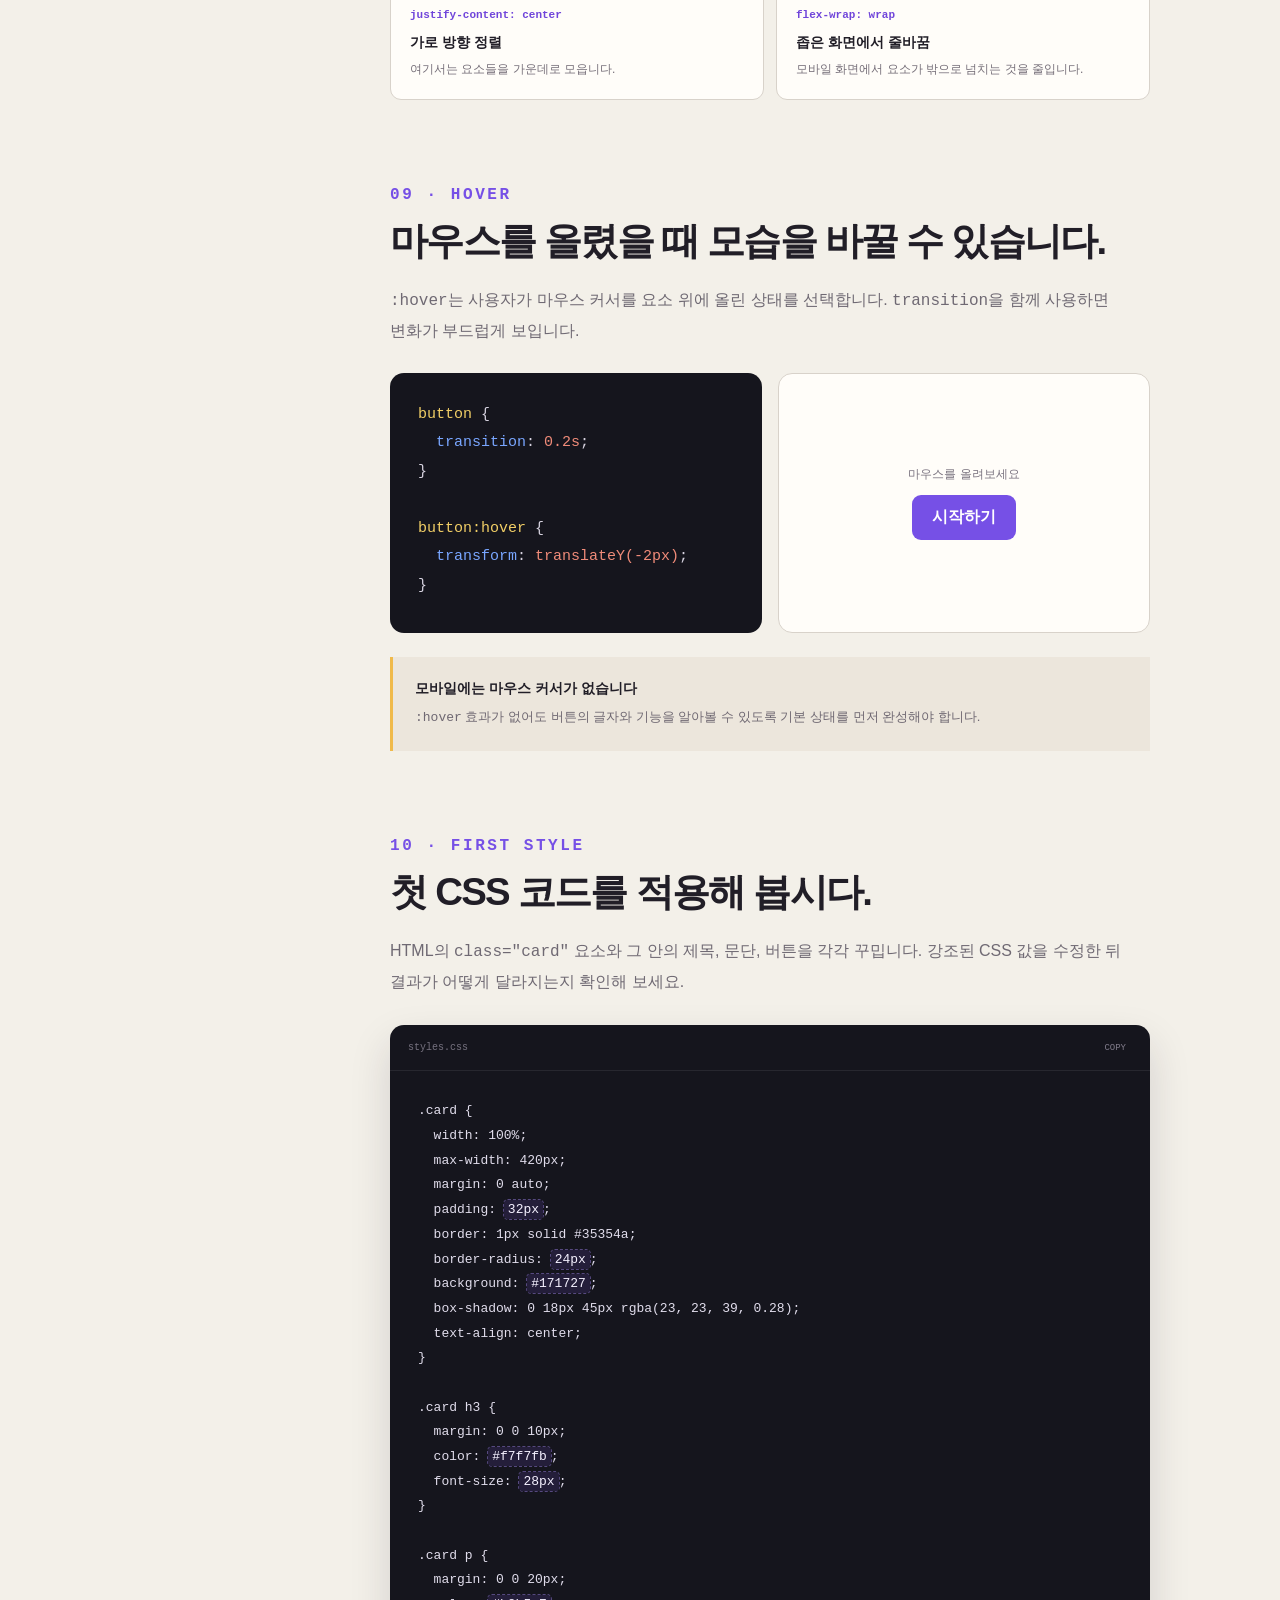
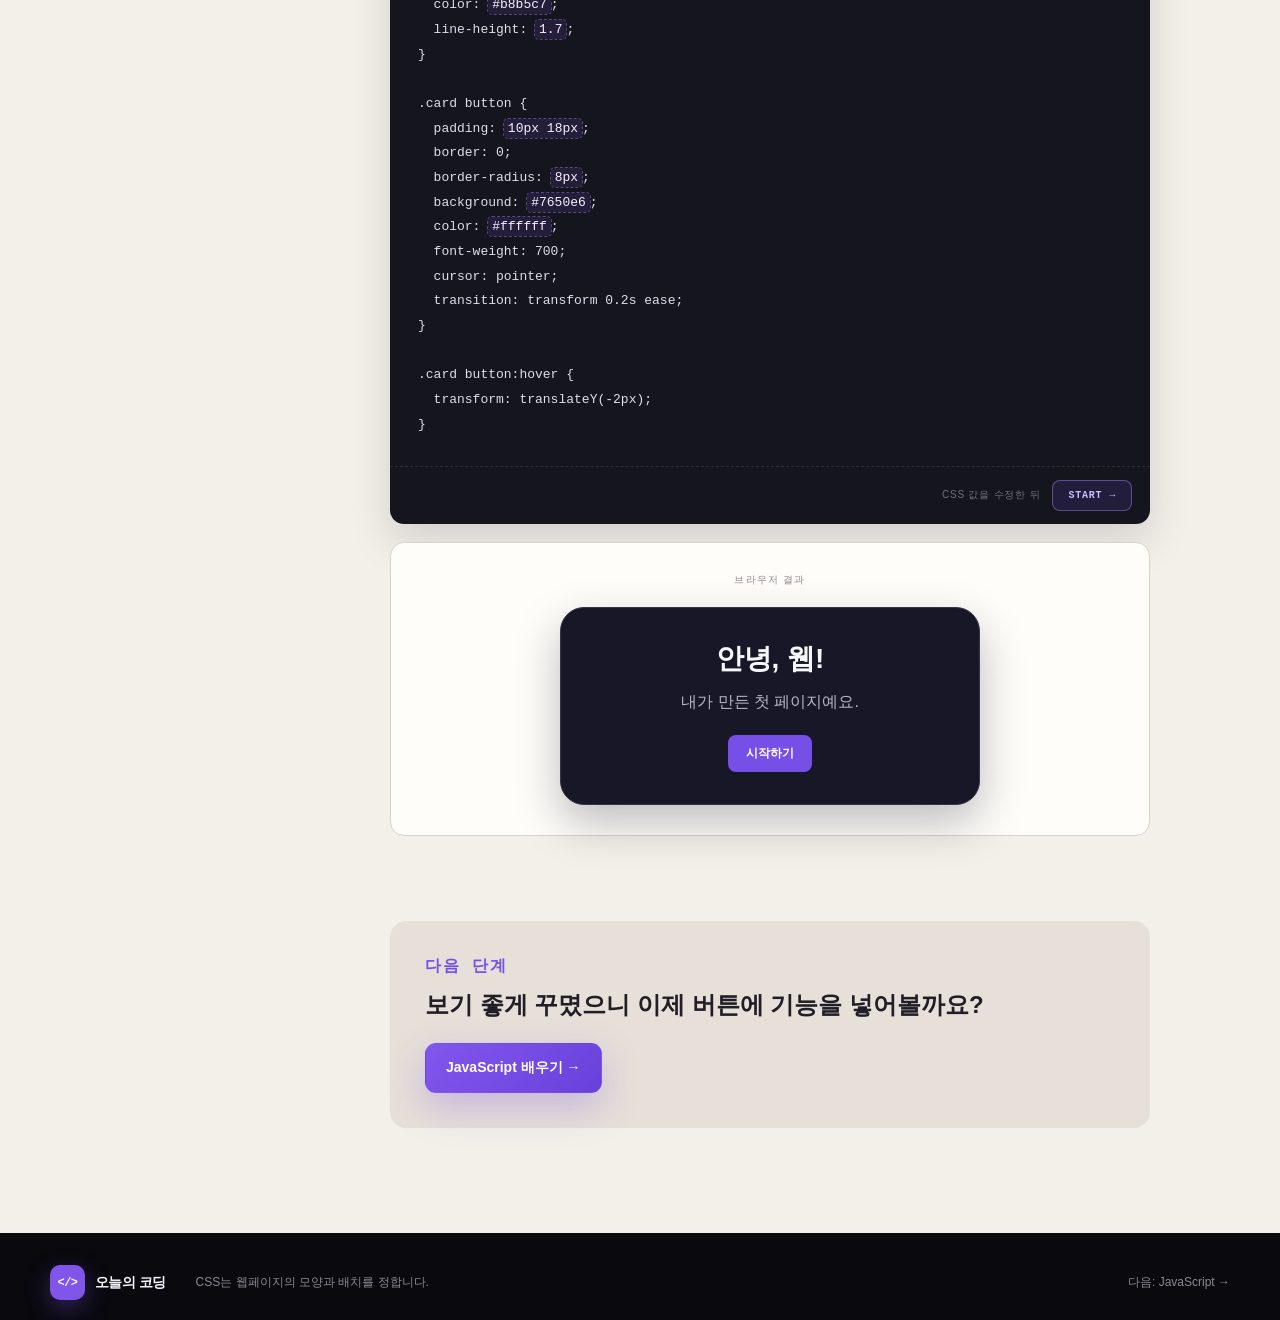
==== commit a70ac296: "Add files via upload" ====
--- a/css.html
+++ b/css.html
@@ -17,14 +17,156 @@
 
     <section class="section paper lesson-content">
       <div class="container content-grid">
-        <aside class="side-index"><span>이 페이지에서 배울 내용</span><a href="#meaning">01 CSS의 의미</a><a href="#rule">02 규칙 읽는 법</a><a href="#example">03 스타일 적용</a></aside>
+        <aside class="side-index">
+          <span>이 페이지에서 배울 내용</span>
+          <a href="#meaning">01 CSS의 역할</a>
+          <a href="#connect">02 CSS 연결하기</a>
+          <a href="#rule">03 규칙 읽는 법</a>
+          <a href="#selector">04 선택자 종류</a>
+          <a href="#property">05 자주 쓰는 속성</a>
+          <a href="#box-model">06 여백과 크기</a>
+          <a href="#unit-color">07 단위와 색상</a>
+          <a href="#layout">08 요소 배치</a>
+          <a href="#state">09 마우스 반응</a>
+          <a href="#example">10 첫 CSS 실습</a>
+        </aside>
         <div class="article">
           <section id="meaning"><span class="kicker">01 · MEANING</span><h2>CSS는 무엇인가요?</h2><p>CSS는 <strong>Cascading Style Sheets</strong>의 줄임말입니다. HTML로 만든 요소를 어떤 색과 크기로 보여줄지 결정합니다.</p><div class="before-after"><div><small>CSS 적용 전</small><div class="plain-card"><h3>안녕, 웹!</h3><p>첫 페이지예요.</p><button>시작하기</button></div></div><div><small>CSS 적용 후</small><div class="styled-card"><h3>안녕, 웹!</h3><p>첫 페이지예요.</p><button>시작하기</button></div></div></div></section>
 
-          <section id="rule"><span class="kicker">02 · RULE</span><h2>선택하고, 속성을 정합니다.</h2><p>CSS 규칙은 “무엇을 꾸밀지” 선택한 뒤 중괄호 안에 “어떻게 꾸밀지” 적는 구조입니다.</p><div class="css-rule"><span class="selector">.card</span> <span>{</span><br><span class="property">&nbsp;&nbsp;background</span>: <span class="value">#171727</span>;<br><span class="property">&nbsp;&nbsp;border-radius</span>: <span class="value">24px</span>;<br><span>}</span></div><div class="note"><b>단위도 확인하세요</b><p>px는 화면의 크기를 나타내는 가장 기본적인 단위입니다.</p></div></section>
+          <section id="connect">
+            <span class="kicker">02 · CONNECT</span>
+            <h2>HTML과 CSS를 먼저 연결합니다.</h2>
+            <p>CSS 파일을 만들어도 HTML에 연결하지 않으면 디자인이 나타나지 않습니다. 두 파일을 같은 폴더에 만들고 HTML의 <code>&lt;head&gt;</code> 안에 아래 한 줄을 작성하세요.</p>
+            <div class="file-structure-grid css-file-connection">
+              <pre class="project-tree" aria-label="HTML과 CSS 파일 구성">my-page/
+├─ index.html
+└─ styles.css</pre>
+              <div class="code-block">
+                <div class="code-title"><span>index.html</span><button class="copy-code" type="button">COPY</button></div>
+                <pre><code>&lt;head&gt;
+  &lt;link rel="stylesheet" href="styles.css"&gt;
+&lt;/head&gt;</code></pre>
+              </div>
+            </div>
+            <div class="css-explain-grid">
+              <article><code>link</code><b>외부 파일 연결</b><p>HTML에서 다른 파일을 불러올 때 사용하는 태그입니다.</p></article>
+              <article><code>rel="stylesheet"</code><b>CSS 파일임을 표시</b><p>연결할 파일이 스타일시트라는 뜻입니다.</p></article>
+              <article><code>href="styles.css"</code><b>파일 위치 지정</b><p>같은 폴더에 있는 styles.css를 찾아 연결합니다.</p></article>
+            </div>
+            <div class="note"><b>가장 먼저 확인할 것</b><p>스타일이 나타나지 않으면 파일 이름의 대소문자, 확장자와 폴더 위치가 정확한지 확인하세요.</p></div>
+          </section>
+
+          <section id="rule">
+            <span class="kicker">03 · RULE</span>
+            <h2>CSS 규칙을 한 부분씩 읽어봅시다.</h2>
+            <p>CSS는 “어떤 요소를” 선택하고 “무엇을 어떻게 바꿀지” 작성합니다. 중괄호 안에는 여러 속성을 한 줄씩 넣을 수 있습니다.</p>
+            <div class="css-rule"><span class="selector">.card</span> <span>{</span><br><span class="property">&nbsp;&nbsp;background</span>: <span class="value">#171727</span>;<br><span class="property">&nbsp;&nbsp;border-radius</span>: <span class="value">24px</span>;<br><span>}</span></div>
+            <div class="css-anatomy-grid">
+              <article><span class="selector">.card</span><b>선택자</b><p>꾸밀 HTML 요소를 선택합니다.</p></article>
+              <article><span>{ }</span><b>중괄호</b><p>적용할 디자인 규칙의 시작과 끝입니다.</p></article>
+              <article><span class="property">background</span><b>속성</b><p>배경색처럼 바꾸고 싶은 항목입니다.</p></article>
+              <article><span class="value">#171727</span><b>값</b><p>속성을 어떤 모습으로 바꿀지 정합니다.</p></article>
+              <article><span>:</span><b>콜론</b><p>속성과 값을 구분합니다.</p></article>
+              <article><span>;</span><b>세미콜론</b><p>하나의 CSS 명령이 끝났음을 표시합니다.</p></article>
+            </div>
+            <div class="note"><b>작성 습관</b><p>속성 하나를 한 줄에 작성하고 마지막에 세미콜론을 붙이면 코드를 읽고 오류를 찾기 쉽습니다.</p></div>
+            <div class="comment-guide">
+              <div><span>COMMENT</span><b>CSS 주석 작성하기</b><p><code>/*</code>로 시작하고 <code>*/</code>로 끝냅니다. 주석 안의 내용은 디자인에 적용되지 않습니다.</p></div>
+              <pre><code>/* 카드의 배경과 여백을 꾸밉니다. */
+.card {
+  background: #171727;
+  padding: 24px;
+}</code></pre>
+            </div>
+          </section>
+
+          <section id="selector">
+            <span class="kicker">04 · SELECTOR</span>
+            <h2>무엇을 꾸밀지 선택하는 방법입니다.</h2>
+            <p>선택자는 HTML 태그의 이름, <code>class</code>, <code>id</code> 등을 이용합니다. 처음에는 태그 선택자와 클래스 선택자를 중심으로 사용하세요.</p>
+            <div class="selector-guide">
+              <article><code>p</code><div><b>태그 선택자</b><p>페이지에 있는 모든 <code>&lt;p&gt;&lt;/p&gt;</code> 문단을 선택합니다.</p><small>예: p { color: gray; }</small></div></article>
+              <article><code>.card</code><div><b>클래스 선택자</b><p><code>class="card"</code>가 작성된 요소를 선택합니다. 이름 앞에 점을 붙입니다.</p><small>예: .card { padding: 24px; }</small></div></article>
+              <article><code>#intro</code><div><b>아이디 선택자</b><p><code>id="intro"</code>인 하나의 요소를 선택합니다. 이름 앞에 #을 붙입니다.</p><small>예: #intro { background: black; }</small></div></article>
+              <article><code>.card h3</code><div><b>내부 요소 선택자</b><p><code>class="card"</code> 안에 있는 <code>&lt;h3&gt;&lt;/h3&gt;</code>만 선택합니다.</p><small>예: .card h3 { font-size: 28px; }</small></div></article>
+            </div>
+            <div class="warning-card"><b>점과 #을 빠뜨리지 마세요</b><p>HTML에는 <code>class="card"</code>라고 작성하지만 CSS에서는 <code>.card</code>라고 작성합니다. <code>id="intro"</code>는 CSS에서 <code>#intro</code>로 작성합니다.</p></div>
+          </section>
+
+          <section id="property">
+            <span class="kicker">05 · PROPERTY</span>
+            <h2>처음에는 자주 쓰는 속성부터 익히세요.</h2>
+            <p>CSS 속성은 매우 많지만 모두 외울 필요는 없습니다. 아래 속성부터 직접 값을 바꾸며 익히면 됩니다.</p>
+            <div class="property-guide-grid">
+              <article><span>TEXT</span><h3>글자 꾸미기</h3><dl><div><dt>color</dt><dd>글자색</dd></div><div><dt>font-size</dt><dd>글자 크기</dd></div><div><dt>font-weight</dt><dd>글자 굵기</dd></div><div><dt>text-align</dt><dd>글자 정렬</dd></div><div><dt>line-height</dt><dd>줄 간격</dd></div></dl></article>
+              <article><span>BOX</span><h3>상자 꾸미기</h3><dl><div><dt>background</dt><dd>배경색</dd></div><div><dt>border</dt><dd>테두리</dd></div><div><dt>border-radius</dt><dd>모서리 둥글기</dd></div><div><dt>box-shadow</dt><dd>상자 그림자</dd></div></dl></article>
+              <article><span>SIZE</span><h3>크기와 여백</h3><dl><div><dt>width</dt><dd>가로 크기</dd></div><div><dt>height</dt><dd>세로 크기</dd></div><div><dt>margin</dt><dd>바깥쪽 여백</dd></div><div><dt>padding</dt><dd>안쪽 여백</dd></div><div><dt>gap</dt><dd>요소 사이 간격</dd></div></dl></article>
+            </div>
+          </section>
+
+          <section id="box-model">
+            <span class="kicker">06 · BOX MODEL</span>
+            <h2>모든 HTML 요소는 네 겹의 상자입니다.</h2>
+            <p>버튼, 문단과 카드 같은 요소는 내용, 안쪽 여백, 테두리, 바깥쪽 여백으로 구성됩니다. 이를 박스 모델(Box Model, 요소의 크기와 여백을 계산하는 구조)이라고 합니다.</p>
+            <div class="box-model-demo" aria-label="CSS 박스 모델 구조">
+              <span class="box-margin-label">margin · 다른 요소와의 바깥 간격</span>
+              <div class="box-border-layer">
+                <span>border · 테두리</span>
+                <div class="box-padding-layer">
+                  <span>padding · 내용과 테두리 사이</span>
+                  <div class="box-content-layer">content · 글자와 이미지</div>
+                </div>
+              </div>
+            </div>
+            <div class="css-compare-grid">
+              <article><code>margin: 20px;</code><b>상자 바깥에 공간을 만듭니다.</b><p>다른 요소와 너무 붙어 있을 때 사용합니다.</p></article>
+              <article><code>padding: 20px;</code><b>상자 안쪽에 공간을 만듭니다.</b><p>글자와 테두리가 너무 붙어 있을 때 사용합니다.</p></article>
+            </div>
+          </section>
+
+          <section id="unit-color">
+            <span class="kicker">07 · UNIT & COLOR</span>
+            <h2>값에는 크기 단위와 색상 표현을 사용합니다.</h2>
+            <p>같은 속성도 어떤 값을 넣느냐에 따라 결과가 달라집니다. 처음에는 <code>px</code>, <code>%</code>와 색상 코드부터 사용해도 충분합니다.</p>
+            <div class="unit-color-grid">
+              <article><span>크기 단위</span><h3><code>px</code></h3><p>고정된 크기를 정할 때 사용합니다. 예: <code>font-size: 16px;</code></p></article>
+              <article><span>크기 단위</span><h3><code>%</code></h3><p>부모 요소를 기준으로 비율을 정합니다. 예: <code>width: 100%;</code></p></article>
+              <article><span>크기 단위</span><h3><code>rem</code></h3><p>기본 글자 크기를 기준으로 계산합니다. 반응형 글자에 자주 사용합니다.</p></article>
+              <article><span>색상</span><h3><code>#7650e6</code></h3><p>16진수 색상 코드입니다. 여섯 자리로 원하는 색을 표현합니다.</p></article>
+              <article><span>색상</span><h3><code>rgb(118, 80, 230)</code></h3><p>빨강, 초록, 파랑의 양으로 색을 표현합니다.</p></article>
+              <article><span>색상</span><h3><code>rgba(0, 0, 0, .3)</code></h3><p>RGB 색상에 투명도를 추가합니다. 마지막 값은 0부터 1까지입니다.</p></article>
+            </div>
+          </section>
+
+          <section id="layout">
+            <span class="kicker">08 · LAYOUT</span>
+            <h2>여러 요소를 가로로 배치해 봅시다.</h2>
+            <p>기본 HTML 요소는 위에서 아래로 놓이는 경우가 많습니다. 부모 요소에 <code>display: flex;</code>를 적용하면 자식 요소를 한 줄로 정렬할 수 있습니다.</p>
+            <div class="css-layout-example">
+              <div class="css-rule"><span class="selector">.list</span> {<br><span class="property">&nbsp;&nbsp;display</span>: <span class="value">flex</span>;<br><span class="property">&nbsp;&nbsp;gap</span>: <span class="value">12px</span>;<br><span class="property">&nbsp;&nbsp;justify-content</span>: <span class="value">center</span>;<br><span class="property">&nbsp;&nbsp;flex-wrap</span>: <span class="value">wrap</span>;<br>}</div>
+              <div class="flex-result" aria-label="Flex 배치 결과"><span>HTML</span><span>CSS</span><span>JavaScript</span></div>
+            </div>
+            <div class="css-compare-grid">
+              <article><code>display: flex</code><b>자식 요소를 한 방향으로 배치</b><p>기본 방향은 왼쪽에서 오른쪽입니다.</p></article>
+              <article><code>gap: 12px</code><b>자식 요소 사이의 간격</b><p>각 요소에 여백을 따로 주지 않아도 됩니다.</p></article>
+              <article><code>justify-content: center</code><b>가로 방향 정렬</b><p>여기서는 요소들을 가운데로 모읍니다.</p></article>
+              <article><code>flex-wrap: wrap</code><b>좁은 화면에서 줄바꿈</b><p>모바일 화면에서 요소가 밖으로 넘치는 것을 줄입니다.</p></article>
+            </div>
+          </section>
+
+          <section id="state">
+            <span class="kicker">09 · HOVER</span>
+            <h2>마우스를 올렸을 때 모습을 바꿀 수 있습니다.</h2>
+            <p><code>:hover</code>는 사용자가 마우스 커서를 요소 위에 올린 상태를 선택합니다. <code>transition</code>을 함께 사용하면 변화가 부드럽게 보입니다.</p>
+            <div class="css-layout-example">
+              <div class="css-rule"><span class="selector">button</span> {<br><span class="property">&nbsp;&nbsp;transition</span>: <span class="value">0.2s</span>;<br>}<br><br><span class="selector">button:hover</span> {<br><span class="property">&nbsp;&nbsp;transform</span>: <span class="value">translateY(-2px)</span>;<br>}</div>
+              <div class="hover-demo"><span>마우스를 올려보세요</span><button type="button">시작하기</button></div>
+            </div>
+            <div class="warning-card"><b>모바일에는 마우스 커서가 없습니다</b><p><code>:hover</code> 효과가 없어도 버튼의 글자와 기능을 알아볼 수 있도록 기본 상태를 먼저 완성해야 합니다.</p></div>
+          </section>
 
           <section id="example">
-            <span class="kicker">03 · FIRST STYLE</span>
+            <span class="kicker">10 · FIRST STYLE</span>
             <h2>첫 CSS 코드를 적용해 봅시다.</h2>
             <p>HTML의 <code>class="card"</code> 요소와 그 안의 제목, 문단, 버튼을 각각 꾸밉니다. 강조된 CSS 값을 수정한 뒤 결과가 어떻게 달라지는지 확인해 보세요.</p>
             <div class="code-block">
--- a/styles.css
+++ b/styles.css
@@ -145,6 +145,12 @@
 .note { margin-top: 28px; padding: 20px 22px; border-left: 3px solid #7650e6; background: #e9e4dc; }
 .note b { font-size: 12px; }
 .note p { margin: 7px 0 0; color: #6f6973; font-size: 13px; }
+.comment-guide { display: grid; grid-template-columns: .9fr 1.1fr; gap: 18px; align-items: stretch; margin-top: 18px; padding: 20px; border: 1px solid #d8d2ca; border-radius: 13px; background: #fffdf9; }
+.comment-guide > div { display: flex; flex-direction: column; justify-content: center; }
+.comment-guide span { margin-bottom: 13px; color: #7045da; font: 800 11px Consolas,monospace; letter-spacing: .1em; }
+.comment-guide b { font-size: 15px; }
+.comment-guide p { margin: 8px 0 0; color: #746e78; font-size: 12px; line-height: 1.7; }
+.comment-guide pre { margin: 0; padding: 18px; overflow-x: auto; border-radius: 10px; background: #15151d; color: #d7d3e0; font: 12px/1.8 Consolas,monospace; }
 .concept-diagram { display: grid; grid-template-columns: auto 1fr auto; align-items: center; margin-top: 30px; border: 1px solid #d5d0c8; border-radius: 12px; background: #fffdf9; font: 800 20px Consolas,monospace; text-align: center; }
 .concept-diagram span { padding: 28px 20px; }
 .code-token { color: #d65d42; background: #fff0eb; }
@@ -246,6 +252,76 @@
 .selector { color: #f2cf66; }
 .property { color: #79a6ff; }
 .value { color: #f08b79; }
+.css-file-connection { align-items: stretch; }
+.css-file-connection .code-block { margin-top: 0; }
+.css-file-connection .project-tree { min-height: 100%; }
+.css-explain-grid, .css-anatomy-grid, .property-guide-grid, .unit-color-grid { display: grid; grid-template-columns: repeat(3,minmax(0,1fr)); gap: 12px; margin-top: 22px; }
+.css-explain-grid article, .css-anatomy-grid article, .unit-color-grid article { padding: 20px; border: 1px solid #d8d2ca; border-radius: 12px; background: #fffdf9; }
+.css-explain-grid code, .css-anatomy-grid article > span, .unit-color-grid article > span { display: inline-block; margin-bottom: 16px; color: #7045da; font: 800 11px Consolas,monospace; }
+.css-explain-grid b, .css-anatomy-grid b, .unit-color-grid h3 { display: block; margin-bottom: 7px; font-size: 14px; }
+.css-explain-grid p, .css-anatomy-grid p, .unit-color-grid p { margin: 0; color: #766f79; font-size: 12px; line-height: 1.7; }
+.css-anatomy-grid { grid-template-columns: repeat(3,minmax(0,1fr)); }
+.selector-guide { display: grid; gap: 10px; margin-top: 26px; }
+.selector-guide article { display: grid; grid-template-columns: 130px 1fr; gap: 20px; align-items: start; padding: 20px; border: 1px solid #d8d2ca; border-radius: 12px; background: #fffdf9; }
+.selector-guide article > code { padding: 11px 12px; border-radius: 8px; background: #17151f; color: #f2cf66; text-align: center; }
+.selector-guide b { font-size: 15px; }
+.selector-guide p { margin: 6px 0; color: #746e78; font-size: 13px; line-height: 1.7; }
+.selector-guide small { color: #7045da; font: 11px/1.6 Consolas,monospace; }
+.property-guide-grid article { padding: 23px; border: 1px solid #d8d2ca; border-radius: 14px; background: #fffdf9; }
+.property-guide-grid article > span { color: #7045da; font: 800 11px Consolas,monospace; letter-spacing: .1em; }
+.property-guide-grid h3 { margin: 14px 0 18px; font-size: 19px; }
+.property-guide-grid dl { margin: 0; }
+.property-guide-grid dl > div { display: flex; justify-content: space-between; gap: 12px; padding: 10px 0; border-top: 1px solid #e4ded6; }
+.property-guide-grid dt { color: #7045da; font: 800 11px Consolas,monospace; }
+.property-guide-grid dd { margin: 0; color: #77717a; font-size: 12px; text-align: right; }
+.box-model-demo { margin-top: 28px; padding: 28px; border: 2px dashed #b7a6dd; border-radius: 16px; background: #eee8f8; text-align: center; }
+.box-margin-label, .box-border-layer > span, .box-padding-layer > span { display: block; margin-bottom: 12px; color: #7045da; font: 800 11px Consolas,monospace; }
+.box-border-layer { padding: 24px; border: 4px solid #696274; border-radius: 12px; background: #d9d4dc; }
+.box-padding-layer { padding: 24px; border-radius: 9px; background: #cddff5; }
+.box-content-layer { padding: 28px 16px; border-radius: 7px; background: #17151f; color: #f7f4ff; font: 800 12px Consolas,monospace; }
+.css-compare-grid { display: grid; grid-template-columns: repeat(2,minmax(0,1fr)); gap: 12px; margin-top: 18px; }
+.css-compare-grid article { padding: 19px; border: 1px solid #d8d2ca; border-radius: 11px; background: #fffdf9; }
+.css-compare-grid code { display: block; margin-bottom: 13px; color: #7045da; font: 800 11px Consolas,monospace; }
+.css-compare-grid b { display: block; font-size: 14px; }
+.css-compare-grid p { margin: 7px 0 0; color: #766f79; font-size: 12px; line-height: 1.7; }
+.unit-color-grid article:nth-child(4) h3, .unit-color-grid article:nth-child(5) h3, .unit-color-grid article:nth-child(6) h3 { color: #7650e6; }
+.unit-color-grid h3 { margin: 0 0 10px; font-size: 16px; }
+.css-layout-example { display: grid; grid-template-columns: 1fr 1fr; gap: 16px; align-items: stretch; margin-top: 26px; }
+.css-layout-example .css-rule { margin-top: 0; }
+.flex-result, .hover-demo { display: flex; align-items: center; justify-content: center; gap: 12px; min-height: 260px; padding: 25px; border: 1px solid #d8d2ca; border-radius: 14px; background: #fffdf9; }
+.flex-result { flex-wrap: wrap; }
+.flex-result span { padding: 15px 18px; border-radius: 9px; background: #e8e1f7; color: #7045da; font-size: 13px; font-weight: 800; }
+.hover-demo { flex-direction: column; }
+.hover-demo span { color: #7b7480; font-size: 12px; }
+.hover-demo button { padding: 12px 20px; border: 0; border-radius: 9px; background: #7650e6; color: #fff; font-weight: 800; cursor: pointer; transition: transform .2s ease, box-shadow .2s ease; }
+.hover-demo button:hover { transform: translateY(-2px); box-shadow: 0 10px 24px rgba(118,80,230,.28); }
+.js-file-connection { align-items: stretch; }
+.js-file-connection .code-block { margin-top: 0; }
+.js-file-connection .project-tree { min-height: 100%; }
+.js-explain-grid, .js-syntax-grid, .js-value-grid { display: grid; grid-template-columns: repeat(3,minmax(0,1fr)); gap: 12px; margin-top: 22px; }
+.js-explain-grid article, .js-syntax-grid article, .js-value-grid article { padding: 20px; border: 1px solid #d8d2ca; border-radius: 12px; background: #fffdf9; }
+.js-explain-grid code, .js-syntax-grid code, .js-value-grid article > span { display: inline-block; margin-bottom: 15px; color: #7045da; font: 800 11px Consolas,monospace; }
+.js-explain-grid b, .js-syntax-grid b { display: block; margin-bottom: 7px; font-size: 14px; }
+.js-explain-grid p, .js-syntax-grid p, .js-value-grid p { margin: 0; color: #766f79; font-size: 12px; line-height: 1.7; }
+.js-basic-code, .js-event-code { margin-top: 25px; }
+.js-variable-compare, .js-change-grid { display: grid; grid-template-columns: repeat(2,minmax(0,1fr)); gap: 14px; margin-top: 26px; }
+.js-variable-compare > article, .js-change-grid > article { padding: 22px; border: 1px solid #d8d2ca; border-radius: 14px; background: #fffdf9; }
+.js-variable-compare article > span, .js-change-grid article > span { color: #7045da; font-size: 12px; font-weight: 800; }
+.js-variable-compare .css-rule, .js-change-grid .css-rule { margin: 15px 0; padding: 20px; font-size: 13px; }
+.js-variable-compare p, .js-change-grid p { margin: 0; color: #766f79; font-size: 12px; line-height: 1.7; }
+.js-value-grid h3 { margin: 0 0 10px; font-size: 18px; }
+.js-dom-example { display: grid; grid-template-columns: repeat(2,minmax(0,1fr)); gap: 14px; margin-top: 26px; }
+.js-dom-example .code-block { margin-top: 0; }
+.js-method-guide { display: grid; grid-template-columns: repeat(3,minmax(0,1fr)); gap: 10px; margin-top: 17px; }
+.js-method-guide article { padding: 17px; border: 1px solid #d8d2ca; border-radius: 11px; background: #fffdf9; }
+.js-method-guide code { display: block; margin-bottom: 9px; color: #7045da; font: 800 11px Consolas,monospace; overflow-wrap: anywhere; }
+.js-method-guide p { margin: 0; color: #766f79; font-size: 12px; line-height: 1.7; }
+.js-condition-flow { display: grid; grid-template-columns: 1fr auto 1fr auto 1fr; gap: 10px; align-items: center; margin-top: 20px; }
+.js-condition-flow article { min-height: 150px; padding: 19px; border: 1px solid #d8d2ca; border-radius: 12px; background: #fffdf9; }
+.js-condition-flow article code { display: block; margin-bottom: 18px; color: #7045da; font: 800 11px Consolas,monospace; }
+.js-condition-flow article b { display: block; font-size: 14px; }
+.js-condition-flow article p { margin: 7px 0 0; color: #766f79; font-size: 12px; line-height: 1.65; }
+.js-condition-flow > span { color: #8a838d; font-size: 11px; font-weight: 800; }
 .flow-cards { display: grid; grid-template-columns: 1fr auto 1fr auto 1fr; align-items: center; gap: 12px; margin-top: 28px; }
 .flow-cards > div { min-height: 180px; padding: 24px; border: 1px solid #d8d2ca; border-radius: 14px; background: #fffdf9; }
 .flow-cards > div span { color: #7650e6; font: 800 10px Consolas,monospace; }
@@ -419,6 +495,12 @@
   .tag-guide-grid, .common-tag-example { grid-template-columns: 1fr; }
   .document-line-guide { grid-template-columns: 1fr; }
   .file-structure-grid, .first-page-plan { grid-template-columns: 1fr; }
+  .comment-guide { grid-template-columns: 1fr; }
+  .css-explain-grid, .css-anatomy-grid, .property-guide-grid, .unit-color-grid { grid-template-columns: repeat(2,minmax(0,1fr)); }
+  .css-layout-example { grid-template-columns: 1fr; }
+  .js-explain-grid, .js-syntax-grid, .js-value-grid { grid-template-columns: repeat(2,minmax(0,1fr)); }
+  .js-condition-flow { grid-template-columns: 1fr; }
+  .js-condition-flow > span { transform: rotate(90deg); text-align: center; }
   .project-goal-card ul { grid-template-columns: 1fr; }
   .tag-reference-list > div { grid-template-columns: minmax(120px,145px) minmax(0,1fr); }
   .builtin-grid { grid-template-columns: 1fr; }
@@ -487,6 +569,15 @@
   .plain-card, .styled-card { padding: 22px; }
   .css-live-preview { padding: 24px; }
   .css-rule { padding: 22px 18px; font-size: 13px; }
+  .css-explain-grid, .css-anatomy-grid, .property-guide-grid, .unit-color-grid, .css-compare-grid { grid-template-columns: 1fr; }
+  .selector-guide article { grid-template-columns: 1fr; gap: 14px; padding: 18px; }
+  .selector-guide article > code { text-align: left; }
+  .box-model-demo { padding: 17px; }
+  .box-border-layer, .box-padding-layer { padding: 17px; }
+  .box-content-layer { padding: 22px 10px; }
+  .flex-result, .hover-demo { min-height: 210px; }
+  .js-explain-grid, .js-syntax-grid, .js-value-grid, .js-variable-compare, .js-change-grid, .js-dom-example, .js-method-guide { grid-template-columns: 1fr; }
+  .js-condition-flow article { min-height: 0; }
   .next-lesson { padding: 25px; }
   .next-lesson h3 { font-size: 21px; }
   .project-tree { padding: 21px 18px; font-size: 12px; }
